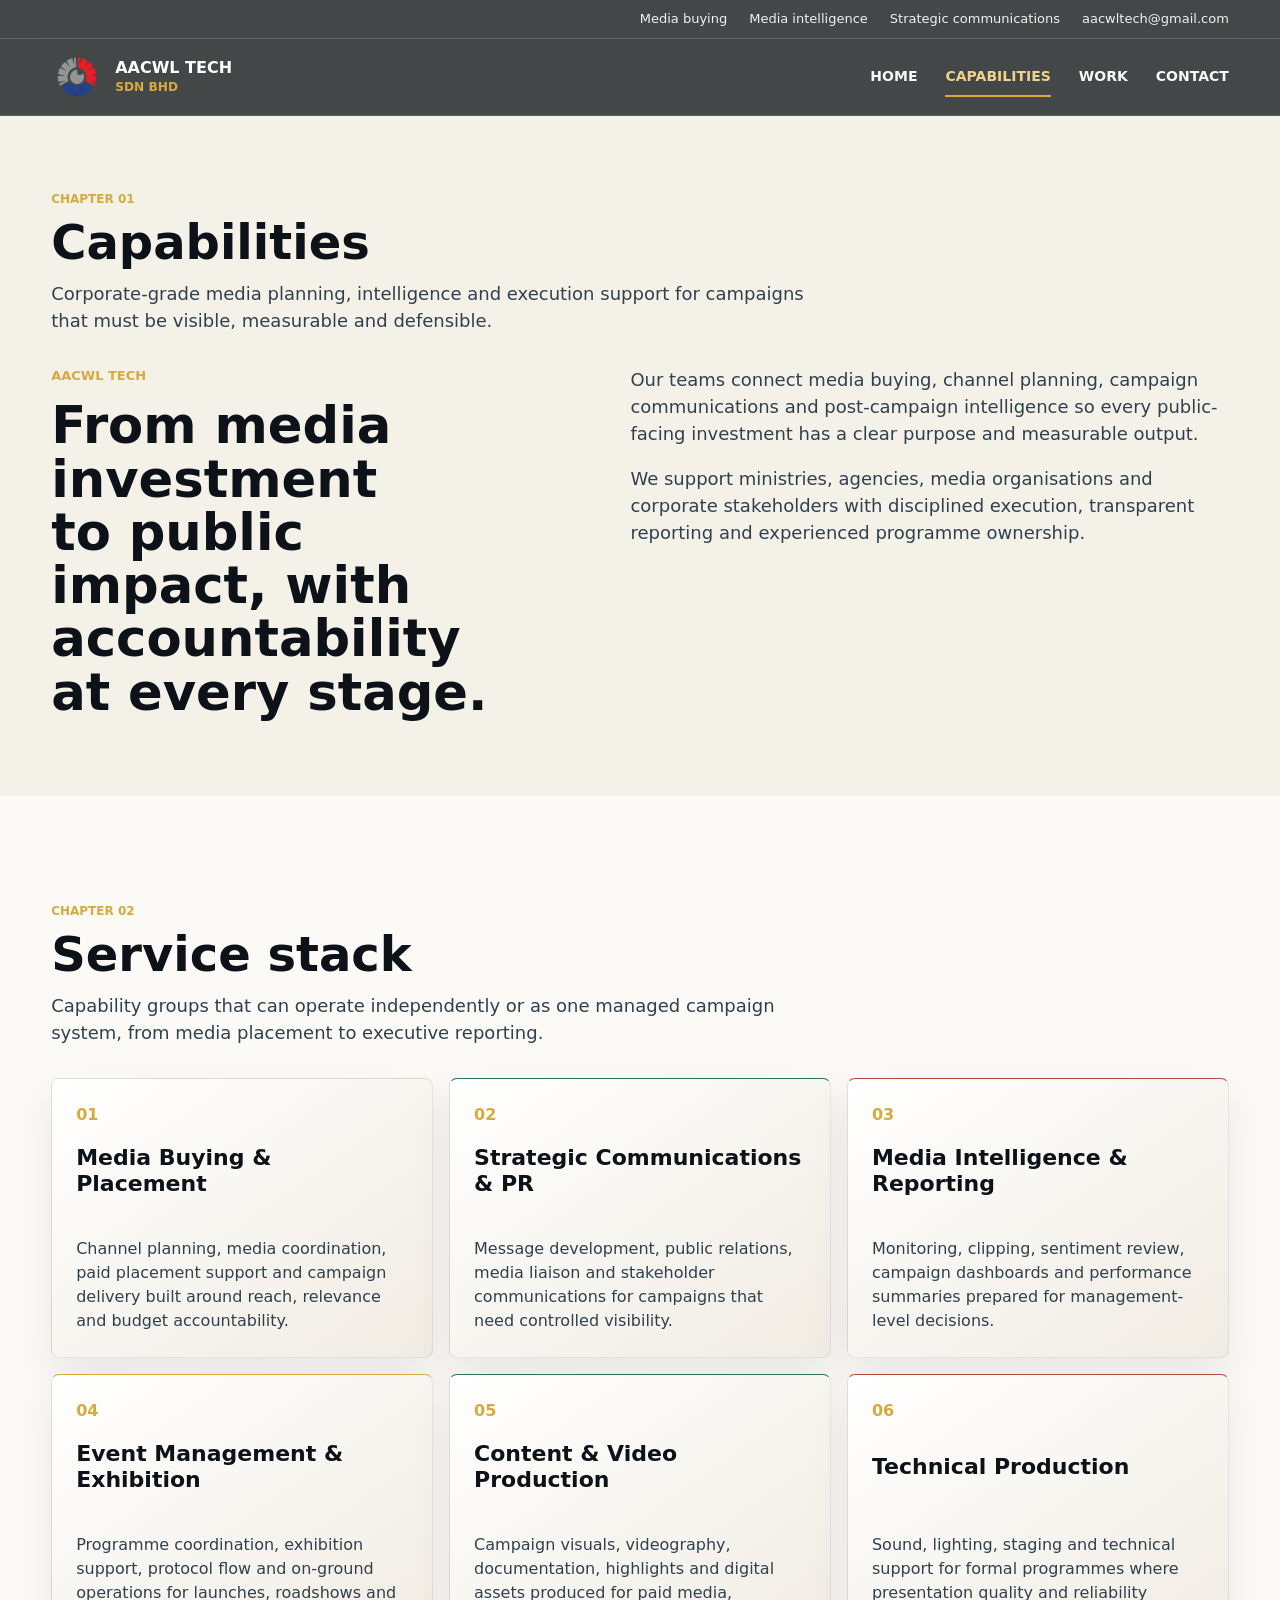
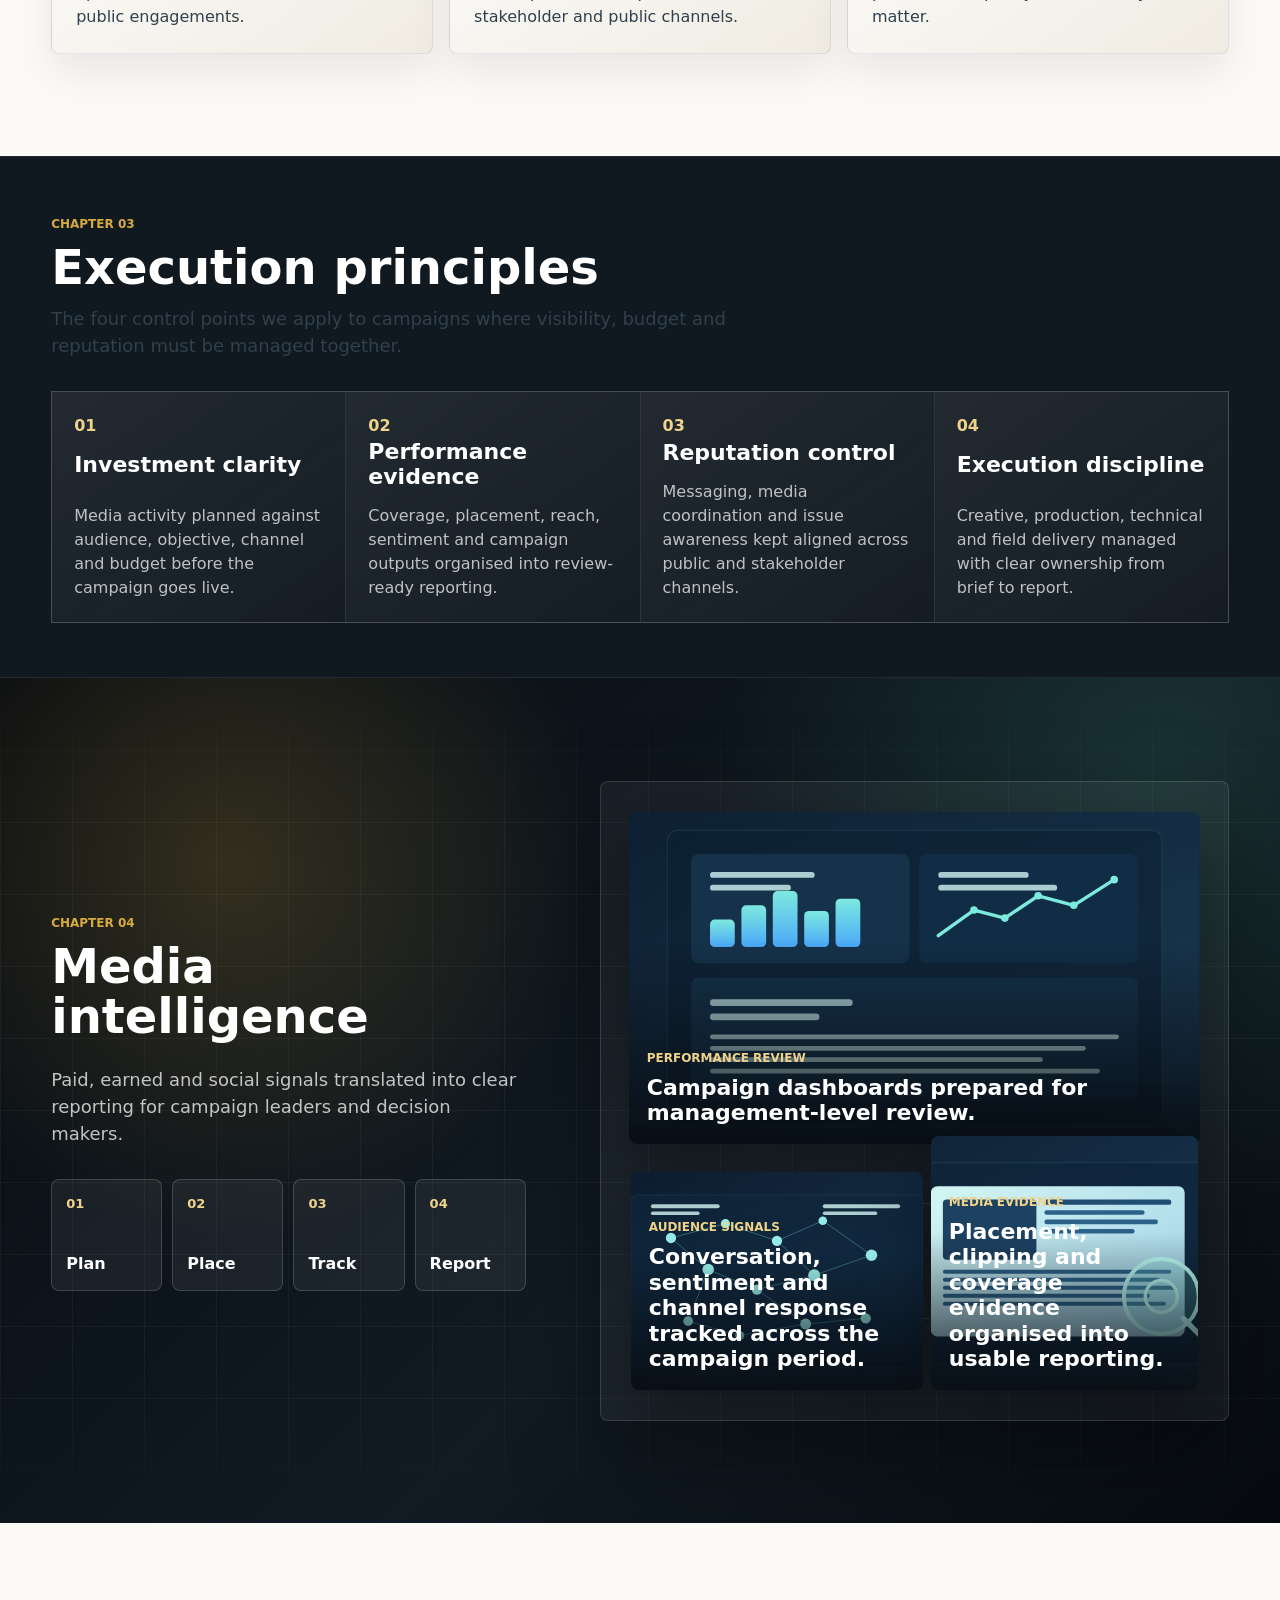
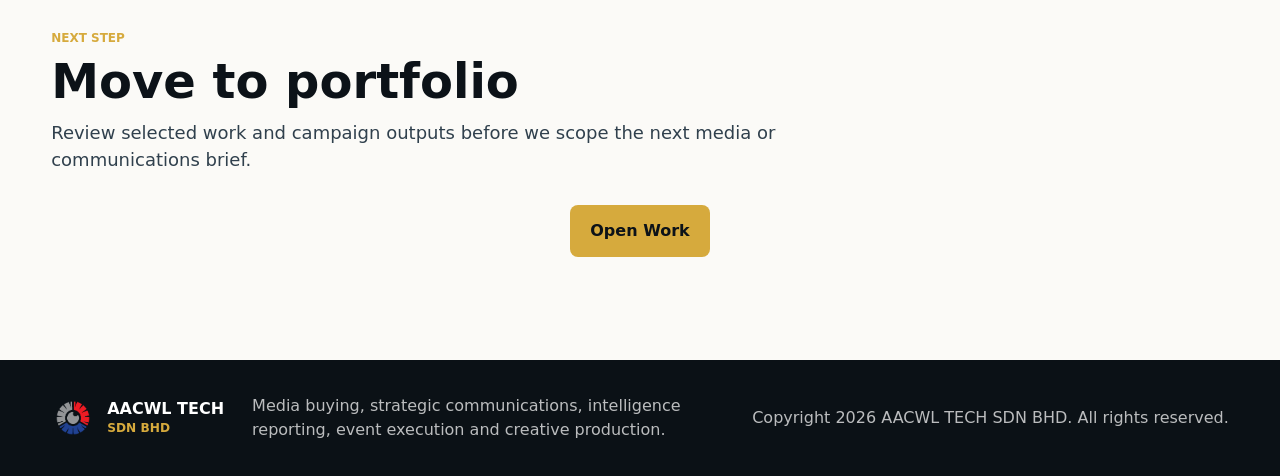
==== capabilities.html @ ff66e3c8 "Refocus capabilities on media buying and reporting" ====
<!doctype html>
<html lang="en">
  <head>
    <meta charset="utf-8">
    <meta name="viewport" content="width=device-width, initial-scale=1">
    <meta name="description" content="AACWL TECH capabilities across media buying, strategic communications, media intelligence, campaign production and event execution.">
    <meta name="theme-color" content="#101820">
    <title>AACWL TECH SDN BHD | Capabilities</title>
    <link rel="icon" href="assets/logo.png">
    <link rel="stylesheet" href="styles.css">
    <script defer src="script.js"></script>
  </head>
  <body>
    <a class="skip-link" href="#main">Skip to content</a>

    <header class="site-header" data-header>
      <div class="topbar">
        <span>Media buying</span>
        <span>Media intelligence</span>
        <span>Strategic communications</span>
        <a href="mailto:aacwltech@gmail.com">aacwltech@gmail.com</a>
      </div>

      <nav class="navbar" aria-label="Main navigation">
        <a class="brand" href="index.html" aria-label="AACWL TECH home">
          <img decoding="async" src="assets/logo.png" alt="AACWL TECH logo">
          <span>AACWL TECH <small>SDN BHD</small></span>
        </a>

        <button class="menu-toggle" type="button" aria-expanded="false" aria-controls="site-menu" data-menu-toggle>
          <span></span>
          <span></span>
          <span></span>
          <b>Menu</b>
        </button>

        <div class="nav-links" id="site-menu" data-menu>
          <a href="index.html">Home</a>
          <a href="capabilities.html" aria-current="page">Capabilities</a>
          <a href="work.html">Work</a>
          <a href="index.html#contact">Contact</a>
        </div>
      </nav>
    </header>

    <main id="main">
      <section class="section about-section page-intro">
        <div class="section-inner">
          <div class="chapter-intro">
            <span>Chapter 01</span>
            <h2>Capabilities</h2>
            <p>Corporate-grade media planning, intelligence and execution support for campaigns that must be visible, measurable and defensible.</p>
          </div>
          <div class="split">
            <div>
              <p class="eyebrow">AACWL TECH</p>
              <h2>From media investment to public impact, with accountability at every stage.</h2>
            </div>
            <div class="body-copy">
              <p>Our teams connect media buying, channel planning, campaign communications and post-campaign intelligence so every public-facing investment has a clear purpose and measurable output.</p>
              <p>We support ministries, agencies, media organisations and corporate stakeholders with disciplined execution, transparent reporting and experienced programme ownership.</p>
            </div>
          </div>
        </div>
      </section>

      <section class="section services-section" id="services">
        <div class="section-inner">
          <div class="chapter-intro">
            <span>Chapter 02</span>
            <h2>Service stack</h2>
            <p>Capability groups that can operate independently or as one managed campaign system, from media placement to executive reporting.</p>
          </div>
          <div class="service-grid">
            <article class="service-card">
              <span class="service-index">01</span>
              <h3>Media Buying & Placement</h3>
              <p>Channel planning, media coordination, paid placement support and campaign delivery built around reach, relevance and budget accountability.</p>
            </article>
            <article class="service-card">
              <span class="service-index">02</span>
              <h3>Strategic Communications & PR</h3>
              <p>Message development, public relations, media liaison and stakeholder communications for campaigns that need controlled visibility.</p>
            </article>
            <article class="service-card">
              <span class="service-index">03</span>
              <h3>Media Intelligence & Reporting</h3>
              <p>Monitoring, clipping, sentiment review, campaign dashboards and performance summaries prepared for management-level decisions.</p>
            </article>
            <article class="service-card">
              <span class="service-index">04</span>
              <h3>Event Management & Exhibition</h3>
              <p>Programme coordination, exhibition support, protocol flow and on-ground operations for launches, roadshows and public engagements.</p>
            </article>
            <article class="service-card">
              <span class="service-index">05</span>
              <h3>Content & Video Production</h3>
              <p>Campaign visuals, videography, documentation, highlights and digital assets produced for paid media, stakeholder and public channels.</p>
            </article>
            <article class="service-card">
              <span class="service-index">06</span>
              <h3>Technical Production</h3>
              <p>Sound, lighting, staging and technical support for formal programmes where presentation quality and reliability matter.</p>
            </article>
          </div>
        </div>
      </section>

      <section class="expertise-band" aria-label="Strategic expertise">
        <div class="section-inner">
          <div class="chapter-intro">
            <span>Chapter 03</span>
            <h2>Execution principles</h2>
            <p>The four control points we apply to campaigns where visibility, budget and reputation must be managed together.</p>
          </div>
          <div class="expertise-grid">
            <article>
              <span>01</span>
              <h3>Investment clarity</h3>
              <p>Media activity planned against audience, objective, channel and budget before the campaign goes live.</p>
            </article>
            <article>
              <span>02</span>
              <h3>Performance evidence</h3>
              <p>Coverage, placement, reach, sentiment and campaign outputs organised into review-ready reporting.</p>
            </article>
            <article>
              <span>03</span>
              <h3>Reputation control</h3>
              <p>Messaging, media coordination and issue awareness kept aligned across public and stakeholder channels.</p>
            </article>
            <article>
              <span>04</span>
              <h3>Execution discipline</h3>
              <p>Creative, production, technical and field delivery managed with clear ownership from brief to report.</p>
            </article>
          </div>
        </div>
      </section>

      <section class="section intelligence-section" id="media-intelligence" aria-labelledby="intelligence-title">
        <div class="section-inner intelligence-layout">
          <div class="intelligence-copy">
            <div class="chapter-intro chapter-intro-light">
              <span>Chapter 04</span>
              <h2 id="intelligence-title">Media intelligence</h2>
              <p>Paid, earned and social signals translated into clear reporting for campaign leaders and decision makers.</p>
            </div>
            <div class="intelligence-flow" aria-label="Media intelligence process">
              <div><strong>01</strong><span>Plan</span></div>
              <div><strong>02</strong><span>Place</span></div>
              <div><strong>03</strong><span>Track</span></div>
              <div><strong>04</strong><span>Report</span></div>
            </div>
          </div>

          <div class="command-centre" aria-label="Media intelligence dashboard visuals">
            <div class="signal-grid" aria-hidden="true">
              <span></span><span></span><span></span><span></span>
            </div>
            <article class="dashboard-card main">
              <img loading="lazy" decoding="async" src="assets/generated/intelligence-coverage-analysis.svg" alt="Coverage analysis dashboard illustration">
              <div>
                <p>Performance Review</p>
                <h3>Campaign dashboards prepared for management-level review.</h3>
              </div>
            </article>
            <article class="dashboard-card">
              <img loading="lazy" decoding="async" src="assets/generated/intelligence-social-listening.svg" alt="Social listening network illustration">
              <div>
                <p>Audience Signals</p>
                <h3>Conversation, sentiment and channel response tracked across the campaign period.</h3>
              </div>
            </article>
            <article class="dashboard-card">
              <img loading="lazy" decoding="async" src="assets/generated/intelligence-press-monitoring.svg" alt="Press monitoring illustration">
              <div>
                <p>Media Evidence</p>
                <h3>Placement, clipping and coverage evidence organised into usable reporting.</h3>
              </div>
            </article>
          </div>
        </div>
      </section>

      <section class="section contact-section">
        <div class="section-inner">
          <div class="chapter-intro">
            <span>Next step</span>
            <h2>Move to portfolio</h2>
            <p>Review selected work and campaign outputs before we scope the next media or communications brief.</p>
          </div>
          <div class="work-actions">
            <a class="button primary" href="work.html">Open Work</a>
          </div>
        </div>
      </section>
    </main>

    <footer class="site-footer">
      <div class="section-inner footer-grid">
        <a class="brand footer-brand" href="index.html">
          <img loading="lazy" decoding="async" src="assets/logo.png" alt="">
          <span>AACWL TECH <small>SDN BHD</small></span>
        </a>
        <p>Media buying, strategic communications, intelligence reporting, event execution and creative production.</p>
        <p class="copyright">Copyright 2026 AACWL TECH SDN BHD. All rights reserved.</p>
      </div>
    </footer>
  </body>
</html>
---- styles.css ----
:root {
  --ink: #0c1218;
  --ink-soft: #30404d;
  --paper: #f4f1e9;
  --white: #ffffff;
  --line: #d5cdbd;
  --gold: #d6aa3d;
  --gold-soft: #f0d38a;
  --green: #2f6f5e;
  --red: #b44a3c;
  --steel: #dce5e8;
  --night: #070b10;
  --panel: #111a22;
  --shadow: 0 28px 80px rgba(7, 11, 16, 0.24);
  --radius: 8px;
}

* {
  box-sizing: border-box;
}

html {
  scroll-behavior: smooth;
}

[id] {
  scroll-margin-top: 128px;
}

body {
  margin: 0;
  color: var(--ink);
  background: var(--night);
  font-family: Inter, ui-sans-serif, system-ui, -apple-system, BlinkMacSystemFont, "Segoe UI", sans-serif;
  line-height: 1.5;
}

.site-header,
main,
.site-footer {
  transition: opacity 200ms ease, transform 200ms ease;
}

body.is-page-entering .site-header,
body.is-page-entering main,
body.is-page-entering .site-footer,
body.is-page-leaving .site-header,
body.is-page-leaving main,
body.is-page-leaving .site-footer {
  opacity: 0;
  transform: translateY(8px);
}

img {
  display: block;
  max-width: 100%;
}

a {
  color: inherit;
  text-decoration: none;
}

button,
input,
textarea {
  font: inherit;
}

.skip-link {
  position: fixed;
  top: 12px;
  left: 12px;
  z-index: 100;
  transform: translateY(-140%);
  background: var(--ink);
  color: var(--white);
  padding: 10px 14px;
  border-radius: var(--radius);
}

.skip-link:focus {
  transform: translateY(0);
}

.site-header {
  position: fixed;
  inset: 0 0 auto;
  z-index: 20;
  color: var(--white);
  background: rgba(7, 11, 16, 0.74);
  border-bottom: 1px solid rgba(255, 255, 255, 0.12);
  backdrop-filter: blur(18px);
  transition: background 180ms ease, box-shadow 180ms ease, border-color 180ms ease;
}

.site-header.is-scrolled,
.site-header.is-open {
  background: rgba(7, 11, 16, 0.92);
  box-shadow: 0 18px 34px rgba(7, 11, 16, 0.24);
}

.topbar {
  display: flex;
  flex-wrap: wrap;
  justify-content: flex-end;
  gap: 22px;
  padding: 9px clamp(18px, 4vw, 52px);
  border-bottom: 1px solid rgba(255, 255, 255, 0.16);
  font-size: 13px;
}

.topbar a,
.topbar span {
  color: rgba(255, 255, 255, 0.92);
}

.navbar {
  min-height: 76px;
  display: flex;
  align-items: center;
  justify-content: space-between;
  gap: 24px;
  padding: 0 clamp(18px, 4vw, 52px);
}

.brand {
  display: inline-flex;
  align-items: center;
  gap: 12px;
  font-weight: 800;
  line-height: 1;
  letter-spacing: 0;
}

.brand img {
  width: 52px;
  height: 52px;
  object-fit: contain;
}

.brand small {
  display: block;
  margin-top: 5px;
  color: var(--gold);
  font-size: 0.76em;
  letter-spacing: 0;
}

.nav-links {
  display: flex;
  align-items: center;
  gap: 28px;
  font-size: 14px;
  font-weight: 700;
  text-transform: uppercase;
}

.nav-links a {
  position: relative;
  color: rgba(255, 255, 255, 0.96);
}

.nav-links a:hover,
.nav-links a:focus {
  color: var(--gold);
}

.nav-links a[aria-current="page"] {
  color: var(--gold-soft);
}

.nav-links a[aria-current="page"]::after {
  content: "";
  position: absolute;
  left: 0;
  right: 0;
  bottom: -10px;
  height: 2px;
  background: var(--gold);
}

.menu-toggle {
  display: none;
  align-items: center;
  gap: 6px;
  border: 1px solid rgba(255, 255, 255, 0.34);
  background: rgba(255, 255, 255, 0.06);
  color: var(--white);
  padding: 10px 12px;
  border-radius: var(--radius);
  cursor: pointer;
}

.menu-toggle span {
  display: block;
  width: 16px;
  height: 2px;
  background: currentColor;
}

.menu-toggle b {
  margin-left: 4px;
  font-size: 13px;
}

.hero {
  position: relative;
  min-height: 100svh;
  display: grid;
  align-content: center;
  overflow: hidden;
  color: var(--white);
  padding: 150px clamp(18px, 4vw, 52px) 74px;
}

.hero-stage,
.hero-scene,
.hero-overlay {
  position: absolute;
  inset: 0;
}

.hero-stage {
  overflow: hidden;
  background: var(--night);
}

.hero-scene {
  width: 100%;
  height: 100%;
  object-fit: cover;
  opacity: 0;
  transform: scale(1.05) translate3d(0, 0, 0);
  filter: saturate(1) contrast(1.1) brightness(0.84);
  animation: heroScene 28s infinite;
  will-change: opacity, transform;
}

.hero-scene:nth-child(2) {
  animation-delay: 7s;
}

.hero-scene:nth-child(3) {
  animation-delay: 14s;
}

.hero-scene:nth-child(4) {
  animation-delay: 21s;
}

.hero-overlay {
  background:
    linear-gradient(90deg, rgba(7, 11, 16, 0.96) 0%, rgba(7, 11, 16, 0.78) 45%, rgba(7, 11, 16, 0.26) 100%),
    linear-gradient(0deg, rgba(7, 11, 16, 0.96) 0%, rgba(7, 11, 16, 0.1) 48%, rgba(7, 11, 16, 0.58) 100%),
    repeating-linear-gradient(90deg, rgba(255, 255, 255, 0.035) 0 1px, transparent 1px 120px);
}

.hero::after {
  content: "";
  position: absolute;
  inset: 0;
  pointer-events: none;
  background: linear-gradient(105deg, transparent 0 30%, rgba(255, 255, 255, 0.11) 43%, transparent 56% 100%);
  opacity: 0.28;
  transform: translateX(-70%);
  animation: lightSweep 9s ease-in-out infinite;
}

.hero-content {
  position: relative;
  z-index: 2;
  width: min(880px, 100%);
}

.eyebrow {
  margin: 0 0 14px;
  color: var(--gold);
  font-size: 13px;
  font-weight: 800;
  letter-spacing: 0;
  text-transform: uppercase;
}

h1,
h2,
h3,
p {
  margin-top: 0;
}

h1,
h2 {
  text-wrap: balance;
}

h1 {
  margin-bottom: 22px;
  font-size: clamp(56px, 9vw, 118px);
  line-height: 0.9;
  letter-spacing: 0;
}

h2 {
  margin-bottom: 0;
  font-size: clamp(30px, 4vw, 54px);
  line-height: 1.04;
  letter-spacing: 0;
}

h3 {
  font-size: 22px;
  line-height: 1.16;
  letter-spacing: 0;
}

.hero-copy {
  width: min(760px, 100%);
  margin-bottom: 30px;
  color: rgba(255, 255, 255, 0.82);
  font-size: clamp(18px, 2vw, 23px);
}

.hero-proof {
  display: flex;
  flex-wrap: wrap;
  gap: 10px;
  margin-bottom: 28px;
}

.hero-proof span {
  border: 1px solid rgba(255, 255, 255, 0.22);
  border-radius: 999px;
  background: rgba(255, 255, 255, 0.08);
  color: rgba(255, 255, 255, 0.82);
  padding: 8px 12px;
  font-size: 13px;
  font-weight: 800;
}

.hero-actions {
  display: flex;
  flex-wrap: wrap;
  gap: 12px;
}

.button {
  display: inline-flex;
  min-height: 48px;
  align-items: center;
  justify-content: center;
  border: 1px solid transparent;
  border-radius: var(--radius);
  padding: 13px 19px;
  font-weight: 800;
  cursor: pointer;
  transition: transform 160ms ease, background 160ms ease, color 160ms ease;
}

.button:hover,
.button:focus {
  transform: translateY(-1px);
}

.button.primary {
  background: var(--gold);
  color: var(--ink);
}

.button.secondary {
  border-color: rgba(255, 255, 255, 0.36);
  color: var(--white);
  background: rgba(255, 255, 255, 0.08);
}

.section,
.intro-band {
  padding: clamp(66px, 8vw, 120px) clamp(18px, 4vw, 52px);
}

.section-inner {
  width: min(1180px, 100%);
  margin: 0 auto;
}

.page-intro {
  padding-top: clamp(130px, 18vw, 186px);
}

.chapter-intro {
  width: min(760px, 100%);
  margin: 0 0 32px;
}

.chapter-intro span {
  color: var(--gold);
  font-size: 12px;
  font-weight: 900;
  text-transform: uppercase;
}

.chapter-intro h2 {
  margin: 8px 0 12px;
  font-size: clamp(30px, 4vw, 48px);
}

.chapter-intro p {
  margin: 0;
  color: var(--ink-soft);
  font-size: 18px;
}

.chapter-intro-light p {
  color: rgba(255, 255, 255, 0.76);
}

.intro-band {
  background: linear-gradient(90deg, #070b10, #101a21);
  color: var(--white);
  padding-top: 34px;
  padding-bottom: 34px;
  border-top: 1px solid rgba(255, 255, 255, 0.1);
  border-bottom: 1px solid rgba(255, 255, 255, 0.1);
}

.intro-grid {
  display: grid;
  grid-template-columns: minmax(0, 1fr) auto;
  align-items: center;
  gap: 28px;
}

.intro-grid p {
  margin-bottom: 0;
  color: rgba(255, 255, 255, 0.82);
  font-size: clamp(18px, 2vw, 24px);
}

.intro-grid a {
  color: var(--gold);
  font-weight: 900;
}

.split,
.trust-grid,
.contact-grid {
  display: grid;
  grid-template-columns: minmax(0, 0.9fr) minmax(0, 1.1fr);
  gap: clamp(36px, 7vw, 90px);
  align-items: start;
}

.body-copy p {
  color: var(--ink-soft);
  font-size: 18px;
}

.body-copy p:last-child {
  margin-bottom: 0;
}

.about-section {
  padding-bottom: clamp(46px, 6vw, 82px);
  background: var(--paper);
}

.value-grid {
  display: grid;
  grid-template-columns: repeat(3, 1fr);
  gap: 16px;
  margin-top: clamp(34px, 5vw, 64px);
}

.value-grid article {
  min-height: 230px;
  display: flex;
  flex-direction: column;
  justify-content: space-between;
  border: 1px solid rgba(12, 18, 24, 0.1);
  border-radius: var(--radius);
  background: linear-gradient(145deg, #ffffff, #eee9df);
  padding: 24px;
  box-shadow: 0 18px 40px rgba(12, 18, 24, 0.08);
}

.value-grid span,
.work-list span {
  color: var(--gold);
  font-weight: 900;
}

.value-grid p {
  margin-bottom: 0;
  color: var(--ink-soft);
}

.services-section,
.contact-section {
  background: #fbfaf7;
}

.expertise-band {
  padding: clamp(28px, 5vw, 54px) clamp(18px, 4vw, 52px);
  background: #101820;
  color: var(--white);
  border-top: 1px solid rgba(255, 255, 255, 0.08);
  border-bottom: 1px solid rgba(255, 255, 255, 0.08);
}

.expertise-grid {
  display: grid;
  grid-template-columns: repeat(4, 1fr);
  gap: 1px;
  background: rgba(255, 255, 255, 0.12);
  border: 1px solid rgba(255, 255, 255, 0.12);
}

.expertise-grid article {
  min-height: 230px;
  display: flex;
  flex-direction: column;
  justify-content: space-between;
  background:
    linear-gradient(145deg, rgba(255, 255, 255, 0.08), rgba(255, 255, 255, 0.02)),
    #101820;
  padding: 22px;
}

.expertise-grid span {
  color: var(--gold-soft);
  font-weight: 900;
}

.expertise-grid h3 {
  margin-bottom: 14px;
}

.expertise-grid p {
  margin-bottom: 0;
  color: rgba(255, 255, 255, 0.72);
}

.section-heading {
  width: min(740px, 100%);
  margin-bottom: 34px;
}

.section-heading.compact {
  margin-bottom: 28px;
}

.service-grid {
  display: grid;
  grid-template-columns: repeat(3, 1fr);
  gap: 16px;
}

.service-grid-preview {
  grid-template-columns: repeat(3, 1fr);
}

.service-card {
  min-height: 280px;
  display: flex;
  flex-direction: column;
  justify-content: space-between;
  background: linear-gradient(145deg, #ffffff, #f0ece3);
  border: 1px solid rgba(12, 18, 24, 0.1);
  border-radius: var(--radius);
  padding: 24px;
  box-shadow: 0 18px 42px rgba(12, 18, 24, 0.08);
  transition: transform 180ms ease, box-shadow 180ms ease;
}

.service-card:hover {
  transform: translateY(-4px);
  box-shadow: 0 26px 56px rgba(12, 18, 24, 0.14);
}

.service-card:nth-child(2) {
  border-top-color: var(--green);
}

.service-card:nth-child(3) {
  border-top-color: var(--red);
}

.service-card:nth-child(4) {
  border-top-color: var(--gold);
}

.service-card:nth-child(5) {
  border-top-color: var(--green);
}

.service-card:nth-child(6) {
  border-top-color: var(--red);
}

.service-index {
  color: var(--gold);
  font-weight: 900;
}

.service-card p {
  margin-bottom: 0;
  color: var(--ink-soft);
}

.intelligence-section {
  position: relative;
  overflow: hidden;
  background:
    radial-gradient(circle at 18% 22%, rgba(214, 170, 61, 0.2), transparent 30%),
    radial-gradient(circle at 90% 12%, rgba(47, 111, 94, 0.28), transparent 32%),
    linear-gradient(135deg, #070b10, #111b23 58%, #070b10);
  color: var(--white);
}

.intelligence-section::before {
  content: "";
  position: absolute;
  inset: 0;
  background-image:
    linear-gradient(rgba(255, 255, 255, 0.045) 1px, transparent 1px),
    linear-gradient(90deg, rgba(255, 255, 255, 0.045) 1px, transparent 1px);
  background-size: 72px 72px;
  mask-image: linear-gradient(180deg, transparent, #000 18%, #000 82%, transparent);
  pointer-events: none;
}

.intelligence-layout {
  position: relative;
  z-index: 1;
  display: grid;
  grid-template-columns: minmax(0, 0.86fr) minmax(0, 1.14fr);
  gap: clamp(34px, 6vw, 74px);
  align-items: center;
}

.intelligence-copy p:not(.eyebrow) {
  width: min(620px, 100%);
  margin-top: 24px;
  color: rgba(255, 255, 255, 0.74);
  font-size: 18px;
}

.intelligence-flow {
  display: grid;
  grid-template-columns: repeat(4, 1fr);
  gap: 10px;
  margin-top: 32px;
}

.intelligence-flow div {
  min-height: 112px;
  display: flex;
  flex-direction: column;
  justify-content: space-between;
  border: 1px solid rgba(255, 255, 255, 0.16);
  border-radius: var(--radius);
  background: rgba(255, 255, 255, 0.06);
  padding: 14px;
}

.intelligence-flow strong {
  color: var(--gold-soft);
  font-size: 13px;
}

.intelligence-flow span {
  color: var(--white);
  font-weight: 900;
}

.command-centre {
  min-height: 640px;
  position: relative;
  border: 1px solid rgba(255, 255, 255, 0.12);
  border-radius: var(--radius);
  background: rgba(255, 255, 255, 0.05);
  box-shadow: 0 34px 90px rgba(0, 0, 0, 0.34);
  overflow: hidden;
  padding: clamp(18px, 3vw, 30px);
}

.command-centre::after {
  content: "";
  position: absolute;
  inset: 0;
  pointer-events: none;
  border-radius: inherit;
  background: linear-gradient(110deg, transparent 0 30%, rgba(255,255,255,0.11) 43%, transparent 58% 100%);
  transform: translateX(-80%);
  animation: lightSweep 8s ease-in-out infinite;
}

.signal-grid {
  position: absolute;
  inset: 0;
  opacity: 0.28;
  pointer-events: none;
}

.signal-grid span {
  position: absolute;
  left: 0;
  right: 0;
  height: 1px;
  background: linear-gradient(90deg, transparent, rgba(214, 170, 61, 0.65), transparent);
  animation: scanLine 5s linear infinite;
}

.signal-grid span:nth-child(1) { top: 18%; }
.signal-grid span:nth-child(2) { top: 42%; animation-delay: 1.3s; }
.signal-grid span:nth-child(3) { top: 66%; animation-delay: 2.6s; }
.signal-grid span:nth-child(4) { top: 84%; animation-delay: 3.8s; }

.dashboard-card {
  position: absolute;
  overflow: hidden;
  border-radius: var(--radius);
  background: #101820;
  color: var(--white);
  box-shadow: 0 24px 70px rgba(0, 0, 0, 0.38);
}

.dashboard-card.main {
  inset: 30px 28px auto 28px;
  height: 332px;
}

.dashboard-card:not(.main):nth-of-type(2) {
  left: 30px;
  bottom: 30px;
  width: calc(52% - 34px);
  height: 218px;
}

.dashboard-card:not(.main):nth-of-type(3) {
  right: 30px;
  bottom: 30px;
  width: calc(48% - 34px);
  height: 254px;
}

.dashboard-card img {
  width: 100%;
  height: 100%;
  object-fit: cover;
  filter: saturate(0.9) contrast(1.04);
}

.dashboard-card::after {
  content: "";
  position: absolute;
  inset: 38% 0 0;
  background: linear-gradient(0deg, rgba(7, 11, 16, 0.9), transparent);
}

.dashboard-card div {
  position: absolute;
  inset: auto 0 0;
  z-index: 1;
  padding: 18px;
}

.dashboard-card p {
  margin-bottom: 8px;
  color: var(--gold-soft);
  font-size: 12px;
  font-weight: 900;
  text-transform: uppercase;
}

.dashboard-card h3 {
  width: min(460px, 100%);
  margin-bottom: 0;
  font-size: 22px;
}

.project-section {
  background: linear-gradient(180deg, #dce5e8, #f1f4f2);
}

.client-section {
  background:
    linear-gradient(180deg, rgba(255,255,255,0.03), transparent 28%),
    var(--night);
  color: var(--white);
}

.logo-grid {
  display: grid;
  grid-template-columns: repeat(6, 1fr);
  gap: 12px;
}

.logo-tile {
  min-height: 126px;
  display: flex;
  align-items: center;
  justify-content: center;
  margin: 0;
  position: relative;
  border: 1px solid rgba(255, 255, 255, 0.12);
  border-radius: var(--radius);
  background: rgba(255, 255, 255, 0.92);
  padding: 16px;
  box-shadow: 0 18px 44px rgba(0, 0, 0, 0.2);
  transition: transform 180ms ease, background 180ms ease;
}

.logo-tile:hover {
  transform: translateY(-3px);
  background: var(--white);
}

.logo-tile img {
  max-width: 100%;
  max-height: 74px;
  object-fit: contain;
}

.logo-tile figcaption {
  position: absolute;
  width: 1px;
  height: 1px;
  overflow: hidden;
  clip: rect(0, 0, 0, 0);
  white-space: nowrap;
}

.project-grid {
  display: grid;
  grid-template-columns: 1.2fr 0.8fr;
  gap: 16px;
}

.project-card {
  min-height: 292px;
  position: relative;
  overflow: hidden;
  border-radius: var(--radius);
  background: var(--ink);
  color: var(--white);
}

.project-card.large {
  grid-row: span 2;
  min-height: 600px;
}

.project-card img {
  width: 100%;
  height: 100%;
  position: absolute;
  inset: 0;
  object-fit: cover;
}

.project-card::after {
  content: "";
  position: absolute;
  inset: 0;
  background: linear-gradient(0deg, rgba(16, 24, 32, 0.84), rgba(16, 24, 32, 0.1) 58%);
}

.project-card > div {
  position: absolute;
  inset: auto 0 0;
  z-index: 1;
  padding: 24px;
}

.project-card p {
  margin-bottom: 8px;
  color: var(--gold);
  font-weight: 900;
  text-transform: uppercase;
  font-size: 13px;
}

.project-card h3 {
  width: min(520px, 100%);
  margin-bottom: 0;
}

.project-card.highlight {
  background: var(--green);
}

.project-card.highlight::after {
  display: none;
}

.project-card.highlight > div {
  position: static;
  min-height: 292px;
  display: flex;
  flex-direction: column;
  justify-content: space-between;
}

.project-card.highlight a {
  color: var(--white);
  font-weight: 900;
  text-decoration: underline;
  text-underline-offset: 5px;
}

.work-gallery {
  display: grid;
  grid-template-columns: repeat(4, 1fr);
  gap: 12px;
  margin-top: 16px;
}

.work-item.is-collapsed {
  display: none;
}

.work-item {
  min-height: 282px;
  margin: 0;
  overflow: hidden;
  position: relative;
  background: var(--ink);
  border-radius: var(--radius);
  box-shadow: 0 12px 30px rgba(16, 24, 32, 0.12);
}

.work-item img {
  width: 100%;
  height: 100%;
  min-height: 282px;
  object-fit: cover;
  transition: transform 220ms ease;
}

.work-item::after {
  content: "";
  position: absolute;
  inset: 42% 0 0;
  background: linear-gradient(0deg, rgba(16, 24, 32, 0.88), rgba(16, 24, 32, 0));
}

.work-item:hover img {
  transform: scale(1.035);
}

.work-item figcaption {
  position: absolute;
  inset: auto 0 0;
  z-index: 1;
  color: var(--white);
  padding: 16px;
  font-weight: 900;
  line-height: 1.18;
}

.work-actions {
  margin-top: 18px;
  display: flex;
  justify-content: center;
}

.contact-methods {
  display: grid;
  gap: 12px;
  margin-top: 28px;
}

.contact-methods a {
  width: fit-content;
  color: var(--green);
  font-weight: 900;
  text-decoration: underline;
  text-underline-offset: 5px;
}

.contact-methods span {
  width: min(440px, 100%);
  color: var(--ink-soft);
  font-weight: 800;
}

.address {
  width: min(560px, 100%);
  margin-top: 26px;
  color: var(--ink-soft);
  font-weight: 700;
}

.contact-form {
  display: grid;
  gap: 16px;
  padding: 28px;
  background: var(--paper);
  border: 1px solid var(--line);
  border-radius: var(--radius);
  box-shadow: var(--shadow);
}

.contact-form label {
  display: grid;
  gap: 8px;
  color: var(--ink-soft);
  font-weight: 800;
}

.contact-form input,
.contact-form textarea {
  width: 100%;
  border: 1px solid var(--line);
  border-radius: var(--radius);
  background: var(--white);
  color: var(--ink);
  padding: 13px 14px;
  outline: none;
}

.contact-form input:focus,
.contact-form textarea:focus {
  border-color: var(--gold);
  box-shadow: 0 0 0 4px rgba(197, 154, 47, 0.14);
}

.contact-form textarea {
  resize: vertical;
}

.contact-form .button {
  width: fit-content;
  border: 0;
}

.form-note {
  min-height: 22px;
  margin: 0;
  color: var(--green);
  font-weight: 800;
}

.site-footer {
  background: #0b1116;
  color: var(--white);
  padding: 34px clamp(18px, 4vw, 52px);
}

.reveal {
  opacity: 0;
  transform: translateY(24px);
  transition: opacity 620ms ease, transform 620ms ease;
}

.reveal.is-visible {
  opacity: 1;
  transform: translateY(0);
}

@keyframes heroScene {
  0% {
    opacity: 0;
    transform: scale(1.08) translateX(0);
  }
  8%,
  25% {
    opacity: 1;
  }
  33% {
    opacity: 0;
    transform: scale(1.15) translateX(-2.5%);
  }
  100% {
    opacity: 0;
    transform: scale(1.08) translateX(0);
  }
}

@keyframes lightSweep {
  0%,
  48% {
    transform: translateX(-80%);
  }
  70%,
  100% {
    transform: translateX(80%);
  }
}

@keyframes scanLine {
  0% {
    transform: translateX(-100%);
  }
  100% {
    transform: translateX(100%);
  }
}

@media (prefers-reduced-motion: reduce) {
  html {
    scroll-behavior: auto;
  }

  .hero-scene,
  .hero::after,
  .command-centre::after,
  .signal-grid span,
  .reveal,
  .site-header,
  main,
  .site-footer {
    animation: none;
    transition: none;
  }

  .hero-scene:first-child {
    opacity: 1;
  }
}

.footer-grid {
  display: grid;
  grid-template-columns: auto minmax(0, 1fr) auto;
  align-items: center;
  gap: 28px;
}

.footer-grid p {
  margin-bottom: 0;
  color: rgba(255, 255, 255, 0.72);
}

.footer-brand img {
  width: 44px;
  height: 44px;
}

.copyright {
  text-align: right;
}

@media (max-width: 980px) {
  .topbar {
    display: none;
  }

  .navbar {
    min-height: 72px;
  }

  .menu-toggle {
    display: inline-flex;
  }

  .menu-toggle span {
    grid-column: 1;
  }

  .nav-links {
    position: absolute;
    inset: 72px 0 auto;
    display: none;
    grid-template-columns: 1fr;
    gap: 0;
    background: rgba(16, 24, 32, 0.98);
    border-top: 1px solid rgba(255, 255, 255, 0.14);
    padding: 10px 18px 18px;
  }

  .nav-links.is-open {
    display: grid;
  }

  .nav-links a {
    padding: 15px 0;
    border-bottom: 1px solid rgba(255, 255, 255, 0.12);
  }

  .hero {
    min-height: 84svh;
    padding-top: 122px;
  }

  .service-grid,
  .expertise-grid,
  .intelligence-layout,
  .project-grid,
  .split,
  .value-grid,
  .logo-grid,
  .work-gallery,
  .trust-grid,
  .contact-grid,
  .footer-grid {
    grid-template-columns: 1fr;
  }

  .service-grid {
    grid-template-columns: repeat(2, 1fr);
  }

  .logo-grid,
  .work-gallery {
    grid-template-columns: repeat(2, 1fr);
  }

  .logo-tile {
    min-height: 104px;
  }

  .project-card.large,
  .project-card {
    min-height: 360px;
  }

  .command-centre {
    min-height: auto;
    display: grid;
    gap: 14px;
  }

  .dashboard-card,
  .dashboard-card.main,
  .dashboard-card:not(.main):nth-of-type(2),
  .dashboard-card:not(.main):nth-of-type(3) {
    position: relative;
    inset: auto;
    width: auto;
    height: 280px;
  }

  .copyright {
    text-align: left;
  }
}

@media (max-width: 640px) {
  .section,
  .intro-band {
    padding-left: 16px;
    padding-right: 16px;
  }

  .brand img {
    width: 44px;
    height: 44px;
  }

  .brand span {
    font-size: 14px;
  }

  .menu-toggle b {
    display: none;
  }

  .hero {
    padding-top: 112px;
    padding-left: 16px;
    padding-right: 16px;
  }

  h1 {
    font-size: 44px;
    line-height: 0.96;
  }

  .hero-copy {
    font-size: 17px;
    line-height: 1.55;
  }

  .hero-actions,
  .button {
    width: 100%;
  }

  .service-grid,
  .intelligence-flow,
  .intro-grid {
    grid-template-columns: 1fr;
  }

  .work-gallery {
    grid-template-columns: 1fr;
  }

  .work-item,
  .work-item img {
    min-height: 240px;
  }

  .project-card.large,
  .project-card {
    min-height: 320px;
  }

  .expertise-grid article {
    min-height: 184px;
  }

  .contact-form {
    padding: 20px;
  }
}
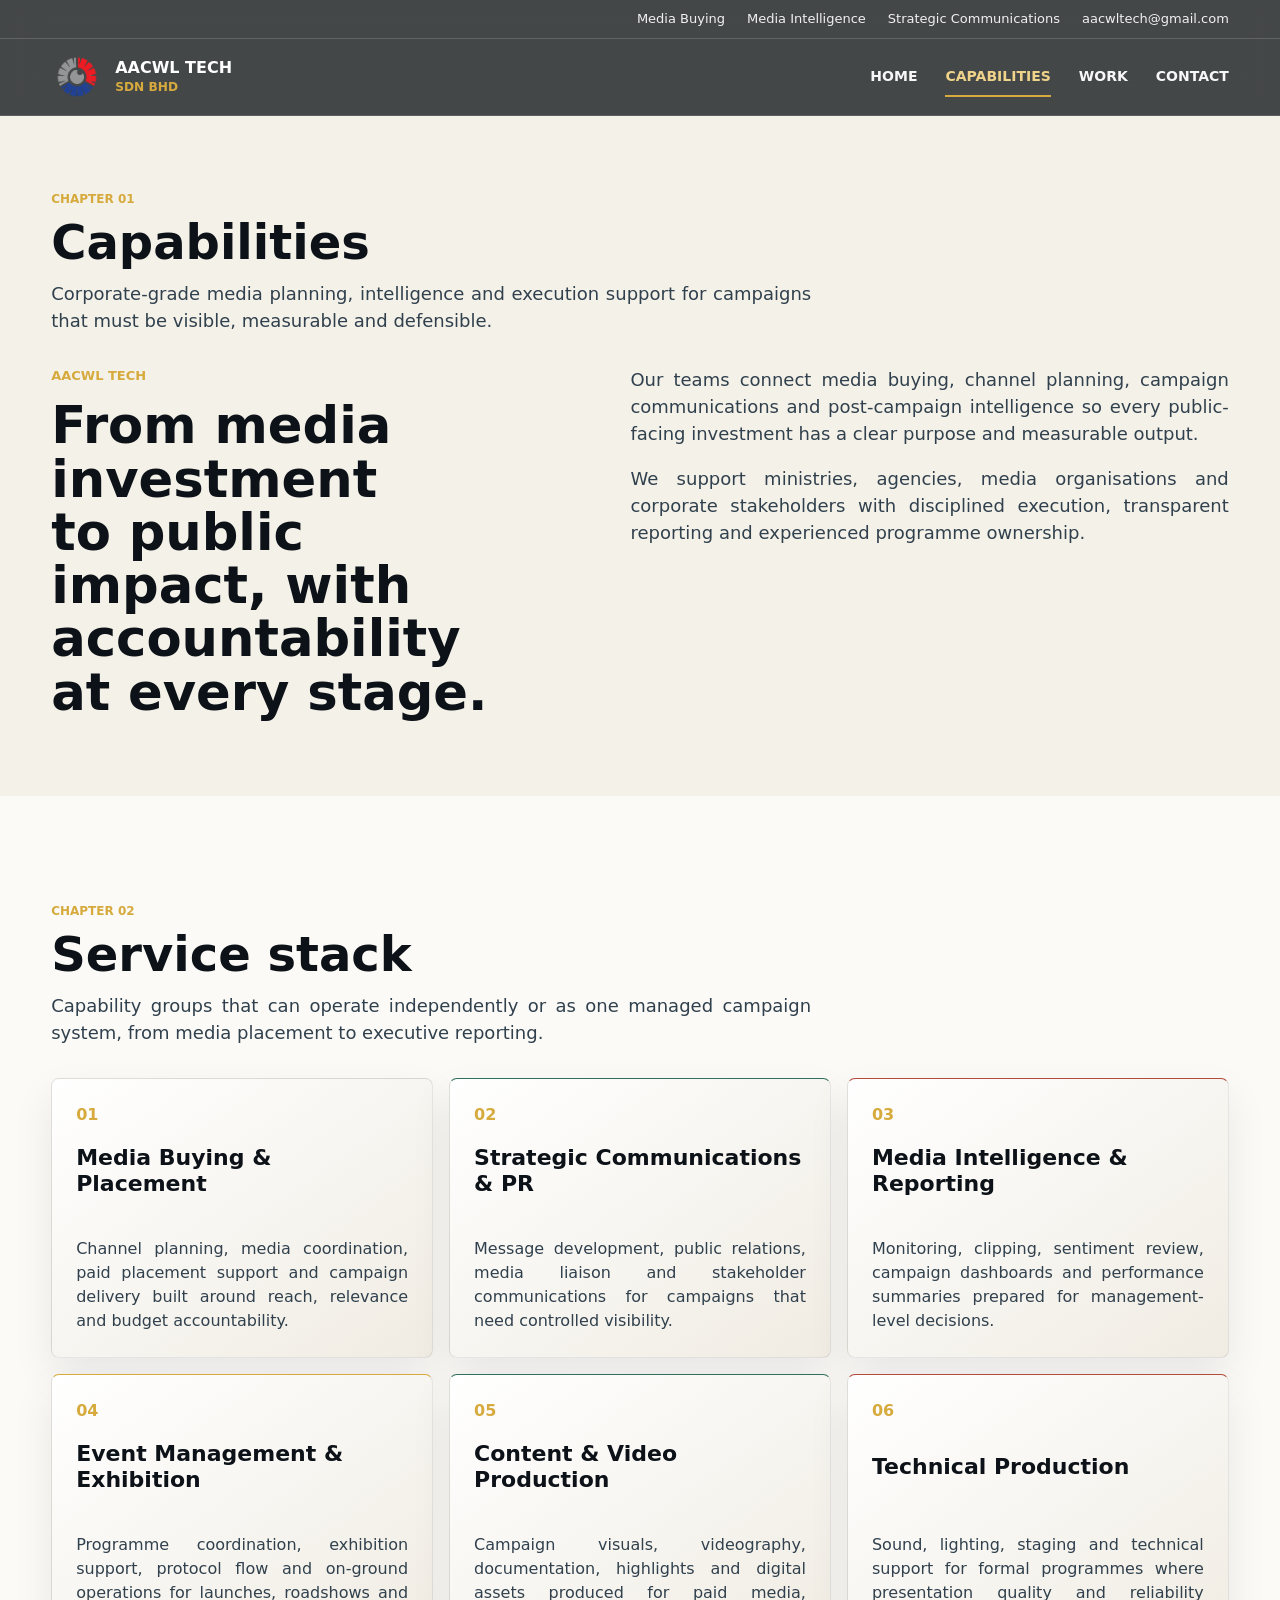
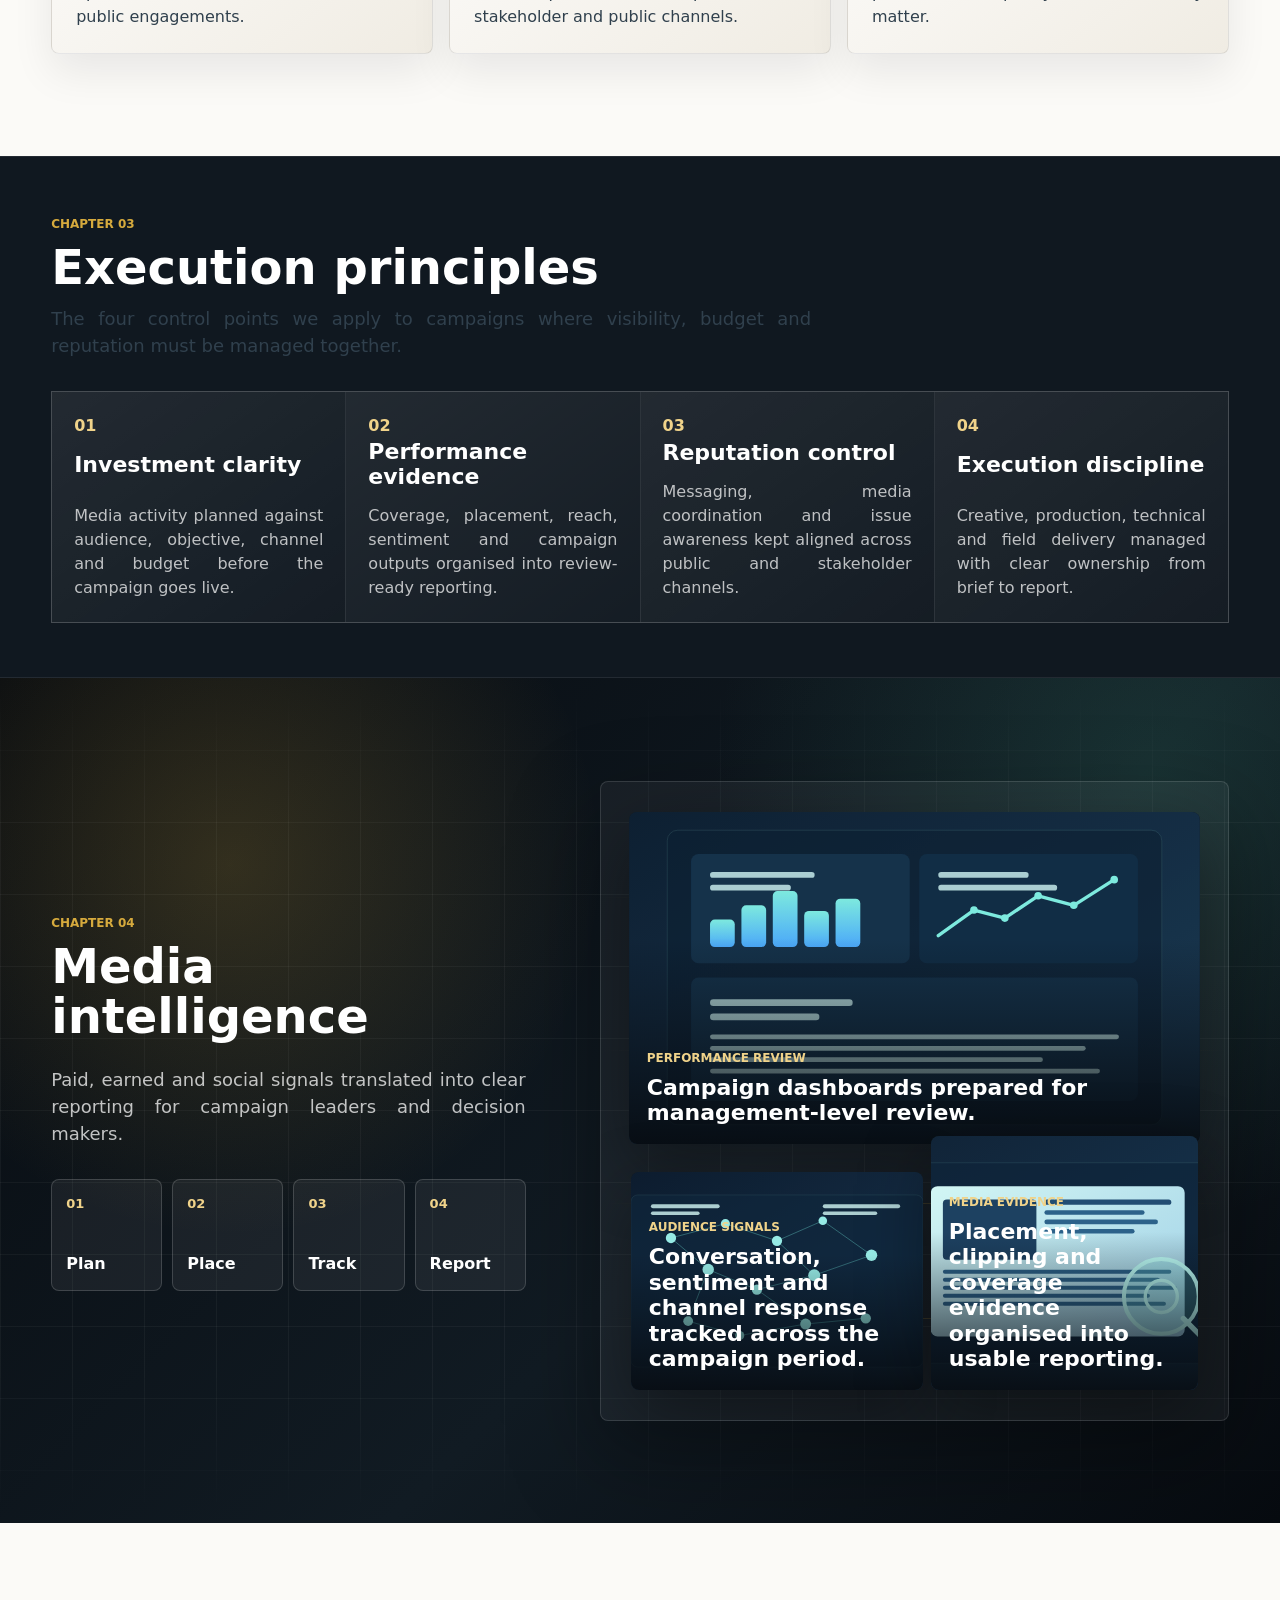
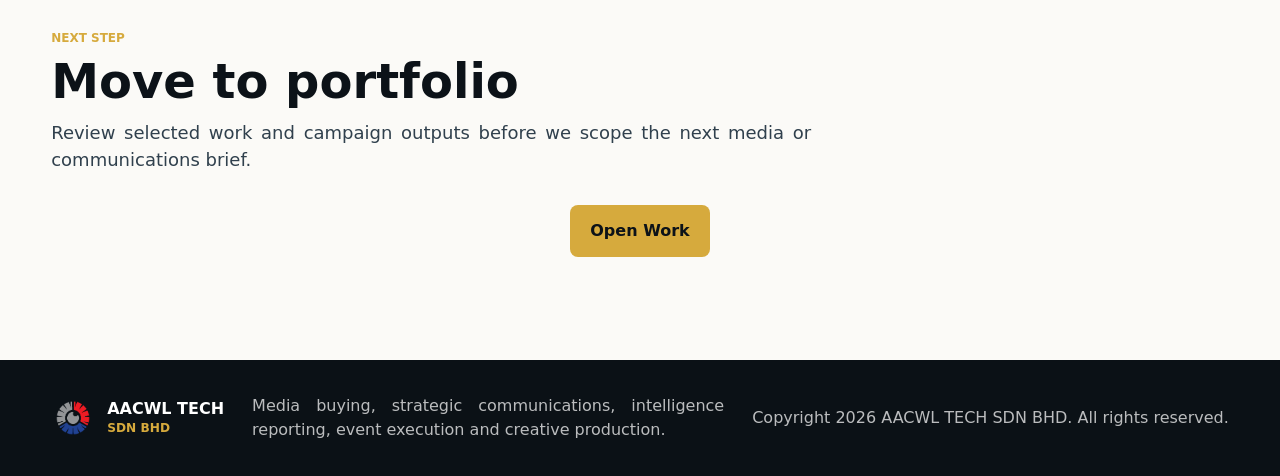
==== commit d649fe29: "Refine contact section and title-case header labels" ====
--- a/capabilities.html
+++ b/capabilities.html
@@ -15,9 +15,9 @@
 
     <header class="site-header" data-header>
       <div class="topbar">
-        <span>Media buying</span>
-        <span>Media intelligence</span>
-        <span>Strategic communications</span>
+        <span>Media Buying</span>
+        <span>Media Intelligence</span>
+        <span>Strategic Communications</span>
         <a href="mailto:aacwltech@gmail.com">aacwltech@gmail.com</a>
       </div>
 
--- a/styles.css
+++ b/styles.css
@@ -314,6 +314,11 @@
   letter-spacing: 0;
 }
 
+p {
+  text-align: justify;
+  text-justify: inter-word;
+}
+
 .hero-copy {
   width: min(760px, 100%);
   margin-bottom: 30px;
@@ -965,81 +970,60 @@
   justify-content: center;
 }
 
-.contact-methods {
+.contact-section .contact-grid {
+  grid-template-columns: 1fr;
+  gap: clamp(34px, 6vw, 72px);
+}
+
+.contact-copy {
+  width: min(1180px, 100%);
+}
+
+.contact-copy .eyebrow {
+  color: var(--gold);
+  letter-spacing: 0.24em;
+}
+
+.contact-copy h2 {
+  width: min(1120px, 100%);
+  margin-bottom: 14px;
+  color: #071425;
+  font-size: clamp(44px, 7vw, 82px);
+  line-height: 0.95;
+  text-transform: uppercase;
+}
+
+.contact-copy p:not(.eyebrow) {
+  width: min(1160px, 100%);
+  margin-bottom: 0;
+  color: #536477;
+  font-size: clamp(20px, 2.4vw, 30px);
+  line-height: 1.6;
+}
+
+.contact-panel {
   display: grid;
-  gap: 12px;
-  margin-top: 28px;
-}
-
-.contact-methods a {
-  width: fit-content;
-  color: var(--green);
+  border: 1px solid rgba(7, 20, 37, 0.95);
+  background: #102f4d;
+  color: var(--white);
+}
+
+.contact-panel a,
+.contact-panel p {
+  margin: 0;
+  padding: clamp(24px, 4vw, 42px);
+  color: rgba(255, 255, 255, 0.92);
+  font-size: clamp(22px, 3vw, 34px);
   font-weight: 900;
-  text-decoration: underline;
-  text-underline-offset: 5px;
-}
-
-.contact-methods span {
-  width: min(440px, 100%);
-  color: var(--ink-soft);
-  font-weight: 800;
-}
-
-.address {
-  width: min(560px, 100%);
-  margin-top: 26px;
-  color: var(--ink-soft);
-  font-weight: 700;
-}
-
-.contact-form {
-  display: grid;
-  gap: 16px;
-  padding: 28px;
-  background: var(--paper);
-  border: 1px solid var(--line);
-  border-radius: var(--radius);
-  box-shadow: var(--shadow);
-}
-
-.contact-form label {
-  display: grid;
-  gap: 8px;
-  color: var(--ink-soft);
-  font-weight: 800;
-}
-
-.contact-form input,
-.contact-form textarea {
-  width: 100%;
-  border: 1px solid var(--line);
-  border-radius: var(--radius);
-  background: var(--white);
-  color: var(--ink);
-  padding: 13px 14px;
-  outline: none;
-}
-
-.contact-form input:focus,
-.contact-form textarea:focus {
-  border-color: var(--gold);
-  box-shadow: 0 0 0 4px rgba(197, 154, 47, 0.14);
-}
-
-.contact-form textarea {
-  resize: vertical;
-}
-
-.contact-form .button {
-  width: fit-content;
-  border: 0;
-}
-
-.form-note {
-  min-height: 22px;
-  margin: 0;
-  color: var(--green);
-  font-weight: 800;
+  line-height: 1.45;
+}
+
+.contact-panel a {
+  background: #163a5d;
+}
+
+.contact-panel p {
+  border-top: 1px solid rgba(7, 20, 37, 0.95);
 }
 
 .site-footer {
@@ -1138,7 +1122,7 @@
 }
 
 .copyright {
-  text-align: right;
+  text-align: justify;
 }
 
 @media (max-width: 980px) {
@@ -1232,7 +1216,7 @@
   }
 
   .copyright {
-    text-align: left;
+    text-align: justify;
   }
 }
 
@@ -1301,7 +1285,8 @@
     min-height: 184px;
   }
 
-  .contact-form {
-    padding: 20px;
-  }
-}
+  .contact-panel a,
+  .contact-panel p {
+    padding: 22px;
+  }
+}
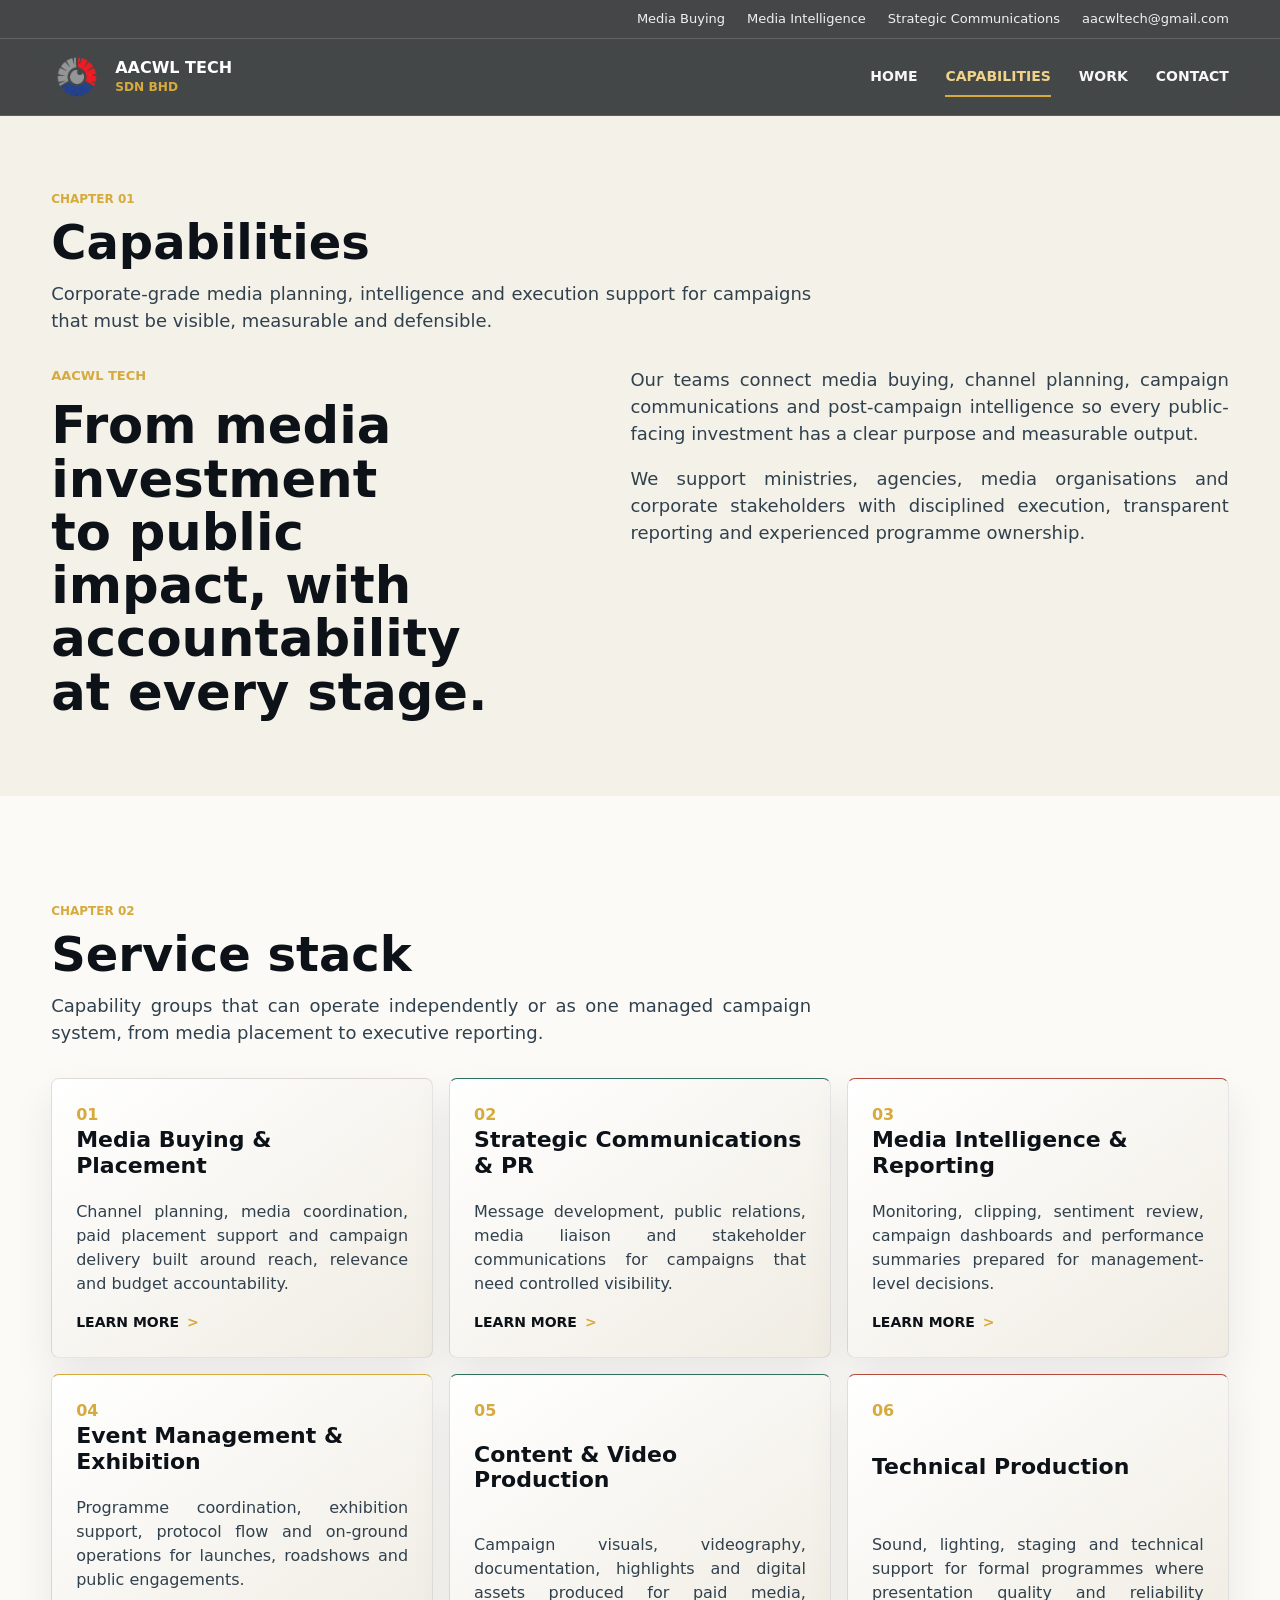
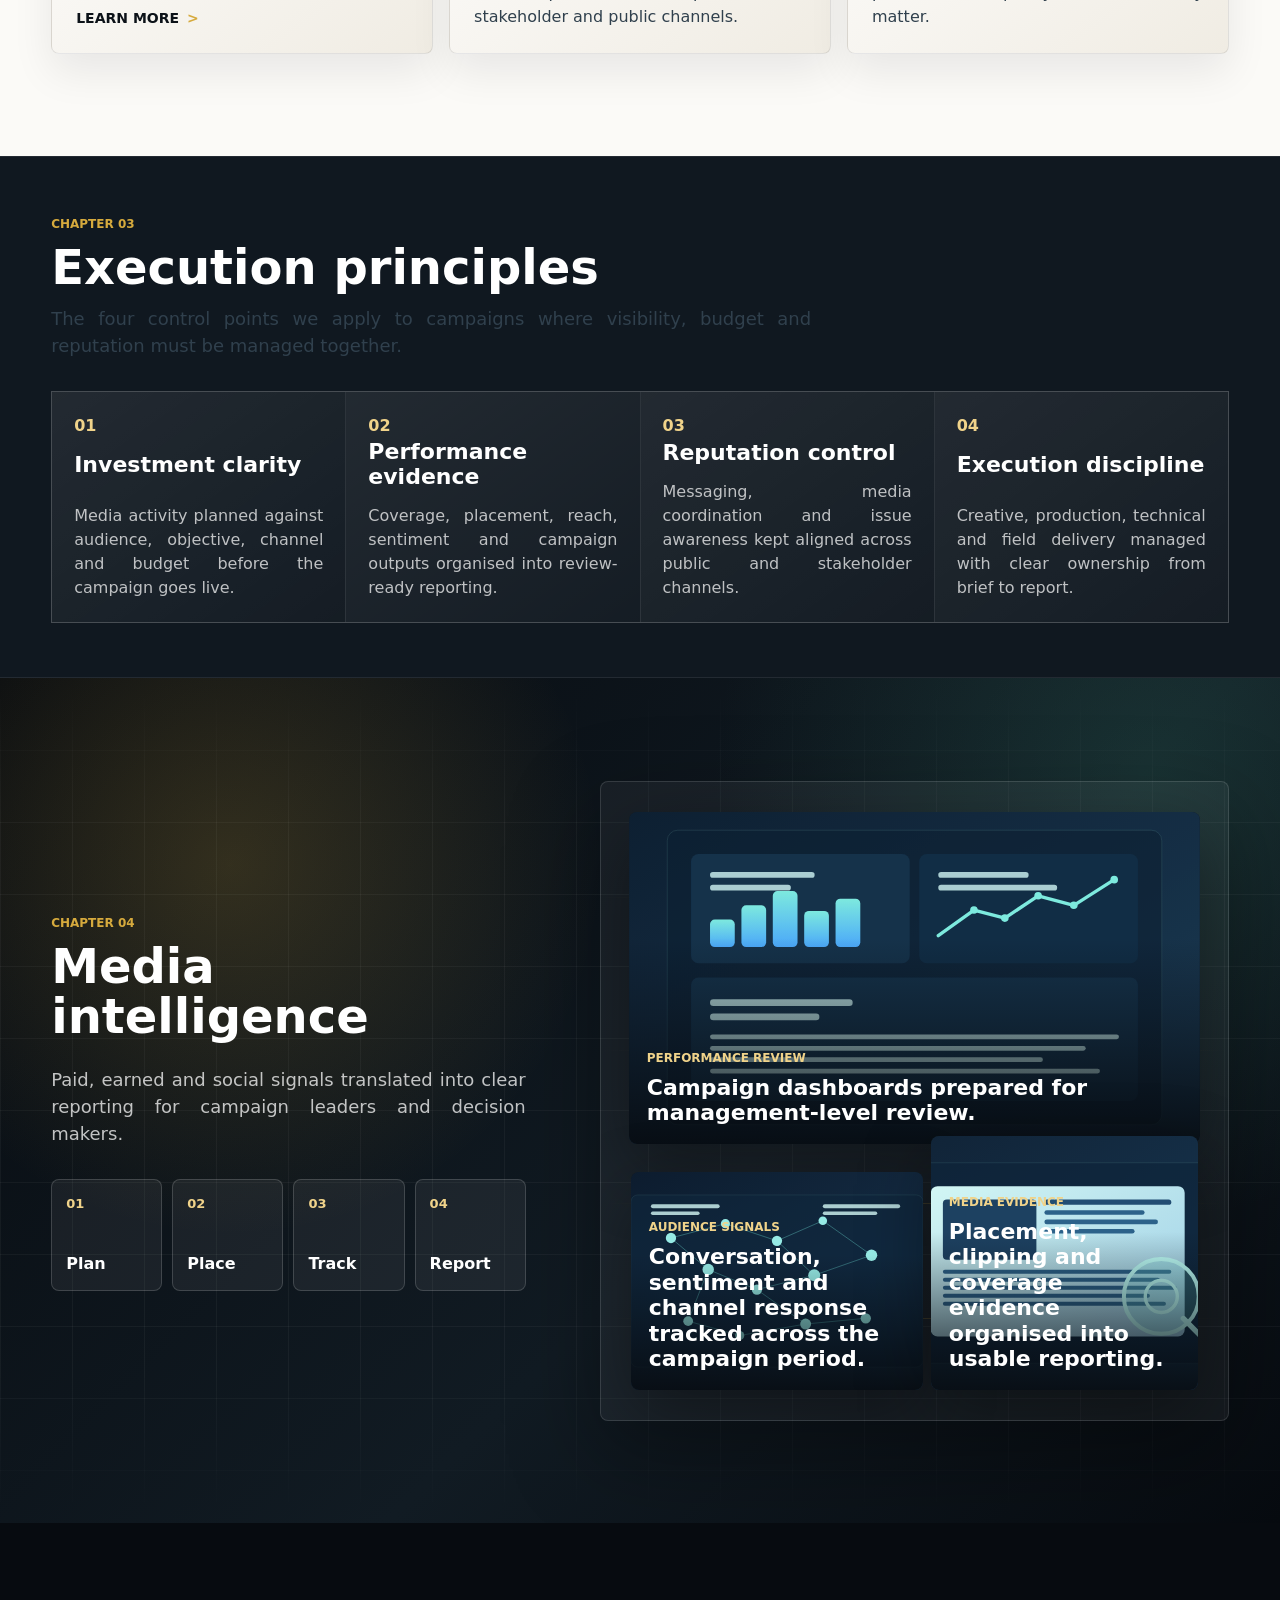
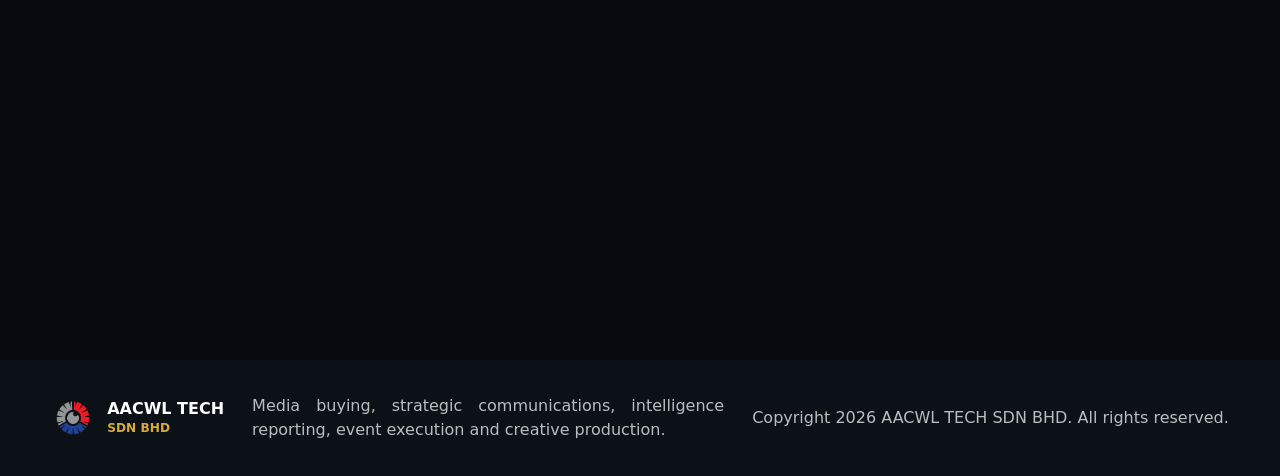
==== commit f12e8bf7: "Add service SEO landing pages and backlink execution kit" ====
--- a/capabilities.html
+++ b/capabilities.html
@@ -1,14 +1,43 @@
 <!doctype html>
-<html lang="en">
+<html lang="en-MY">
   <head>
     <meta charset="utf-8">
     <meta name="viewport" content="width=device-width, initial-scale=1">
-    <meta name="description" content="AACWL TECH capabilities across media buying, strategic communications, media intelligence, campaign production and event execution.">
+    <meta name="description" content="Explore AACWL TECH services in media buying, strategic communications, PR, media intelligence and event execution in Malaysia.">
+    <meta name="robots" content="index, follow, max-image-preview:large, max-snippet:-1, max-video-preview:-1">
     <meta name="theme-color" content="#101820">
-    <title>AACWL TECH SDN BHD | Capabilities</title>
+    <link rel="canonical" href="https://aacwltech.net/capabilities.html">
+    <meta property="og:site_name" content="AACWL TECH SDN BHD">
+    <meta property="og:locale" content="en_MY">
+    <meta property="og:type" content="website">
+    <meta property="og:title" content="AACWL TECH Capabilities | Media Buying, PR & Campaign Execution">
+    <meta property="og:description" content="Service stack for media buying, PR, strategic communications, media intelligence and event delivery across Malaysia.">
+    <meta property="og:url" content="https://aacwltech.net/capabilities.html">
+    <meta property="og:image" content="https://aacwltech.net/assets/project-introduction.jpg">
+    <meta property="og:image:alt" content="AACWL TECH capabilities across communications, media and event execution">
+    <meta name="twitter:card" content="summary_large_image">
+    <meta name="twitter:title" content="AACWL TECH Capabilities | Media Buying, PR & Campaign Execution">
+    <meta name="twitter:description" content="Malaysia campaign services for media buying, communications, reporting and event delivery.">
+    <meta name="twitter:image" content="https://aacwltech.net/assets/project-introduction.jpg">
+    <title>AACWL TECH Capabilities | Media Buying, PR & Campaign Execution Malaysia</title>
     <link rel="icon" href="assets/logo.png">
     <link rel="stylesheet" href="styles.css">
     <script defer src="script.js"></script>
+    <script type="application/ld+json">
+      {
+        "@context": "https://schema.org",
+        "@type": "WebPage",
+        "name": "AACWL TECH SDN BHD Capabilities",
+        "url": "https://aacwltech.net/capabilities.html",
+        "description": "Capabilities across media buying, strategic communications, media intelligence, campaign production and event execution.",
+        "isPartOf": {
+          "@type": "WebSite",
+          "name": "AACWL TECH SDN BHD",
+          "url": "https://aacwltech.net/"
+        },
+        "inLanguage": "en-MY"
+      }
+    </script>
   </head>
   <body>
     <a class="skip-link" href="#main">Skip to content</a>
@@ -76,21 +105,25 @@
               <span class="service-index">01</span>
               <h3>Media Buying & Placement</h3>
               <p>Channel planning, media coordination, paid placement support and campaign delivery built around reach, relevance and budget accountability.</p>
+              <a class="service-link" href="media-buying-malaysia.html">Learn more</a>
             </article>
             <article class="service-card">
               <span class="service-index">02</span>
               <h3>Strategic Communications & PR</h3>
               <p>Message development, public relations, media liaison and stakeholder communications for campaigns that need controlled visibility.</p>
+              <a class="service-link" href="strategic-communications-pr-malaysia.html">Learn more</a>
             </article>
             <article class="service-card">
               <span class="service-index">03</span>
               <h3>Media Intelligence & Reporting</h3>
               <p>Monitoring, clipping, sentiment review, campaign dashboards and performance summaries prepared for management-level decisions.</p>
+              <a class="service-link" href="media-intelligence-malaysia.html">Learn more</a>
             </article>
             <article class="service-card">
               <span class="service-index">04</span>
               <h3>Event Management & Exhibition</h3>
               <p>Programme coordination, exhibition support, protocol flow and on-ground operations for launches, roadshows and public engagements.</p>
+              <a class="service-link" href="event-management-malaysia.html">Learn more</a>
             </article>
             <article class="service-card">
               <span class="service-index">05</span>
--- a/styles.css
+++ b/styles.css
@@ -612,6 +612,23 @@
   color: var(--ink-soft);
 }
 
+.service-link {
+  display: inline-flex;
+  align-items: center;
+  width: fit-content;
+  margin-top: 16px;
+  color: var(--ink);
+  font-size: 14px;
+  font-weight: 900;
+  text-transform: uppercase;
+}
+
+.service-link::after {
+  content: ">";
+  margin-left: 8px;
+  color: var(--gold);
+}
+
 .intelligence-section {
   position: relative;
   overflow: hidden;
@@ -921,8 +938,36 @@
   margin-top: 16px;
 }
 
-.work-item.is-collapsed {
-  display: none;
+.work-category {
+  margin-top: clamp(34px, 5vw, 62px);
+}
+
+.work-category-heading {
+  display: grid;
+  grid-template-columns: auto minmax(0, 1fr);
+  gap: 8px 18px;
+  align-items: baseline;
+  padding-bottom: 16px;
+  border-bottom: 1px solid rgba(12, 18, 24, 0.16);
+}
+
+.work-category-heading span {
+  grid-row: span 2;
+  color: var(--gold);
+  font-weight: 900;
+}
+
+.work-category-heading h3 {
+  margin: 0;
+  color: var(--ink);
+  font-size: clamp(24px, 3vw, 38px);
+}
+
+.work-category-heading p {
+  width: min(760px, 100%);
+  margin: 0;
+  color: var(--ink-soft);
+  font-size: 17px;
 }
 
 .work-item {
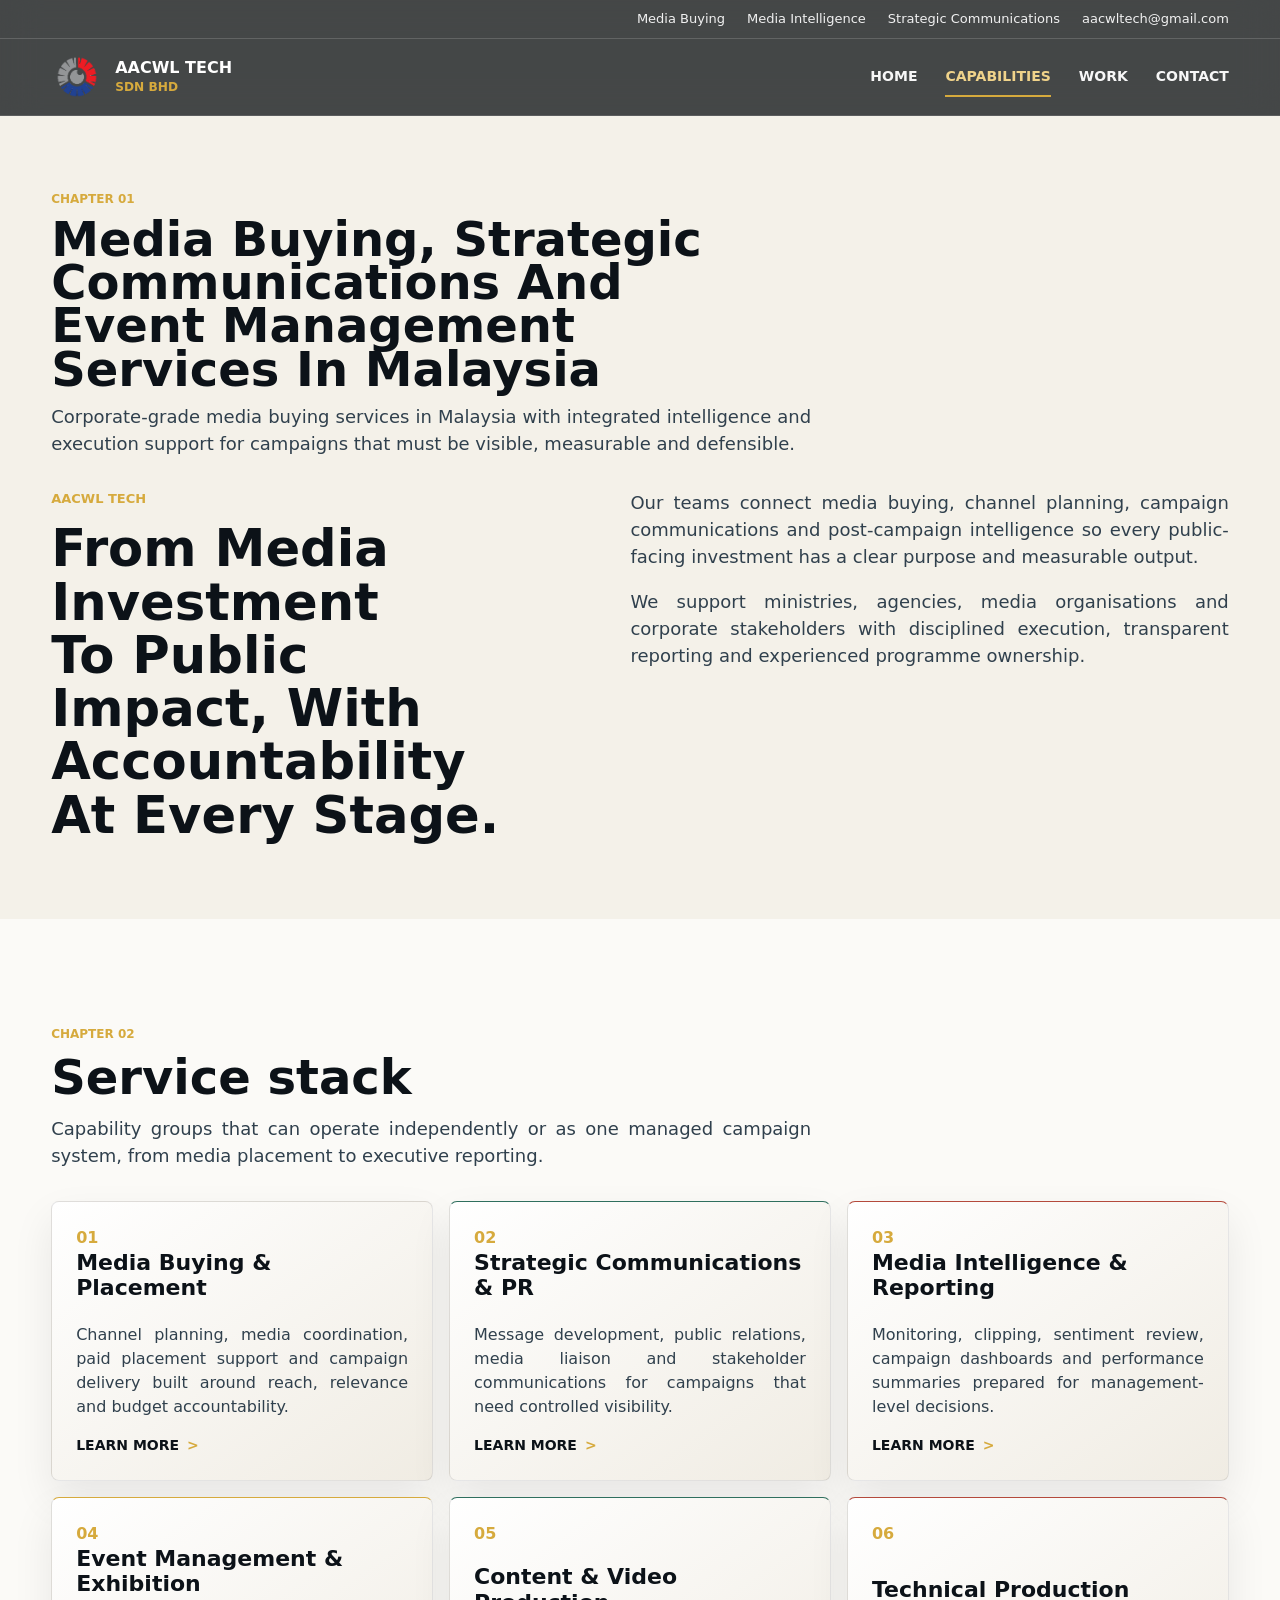
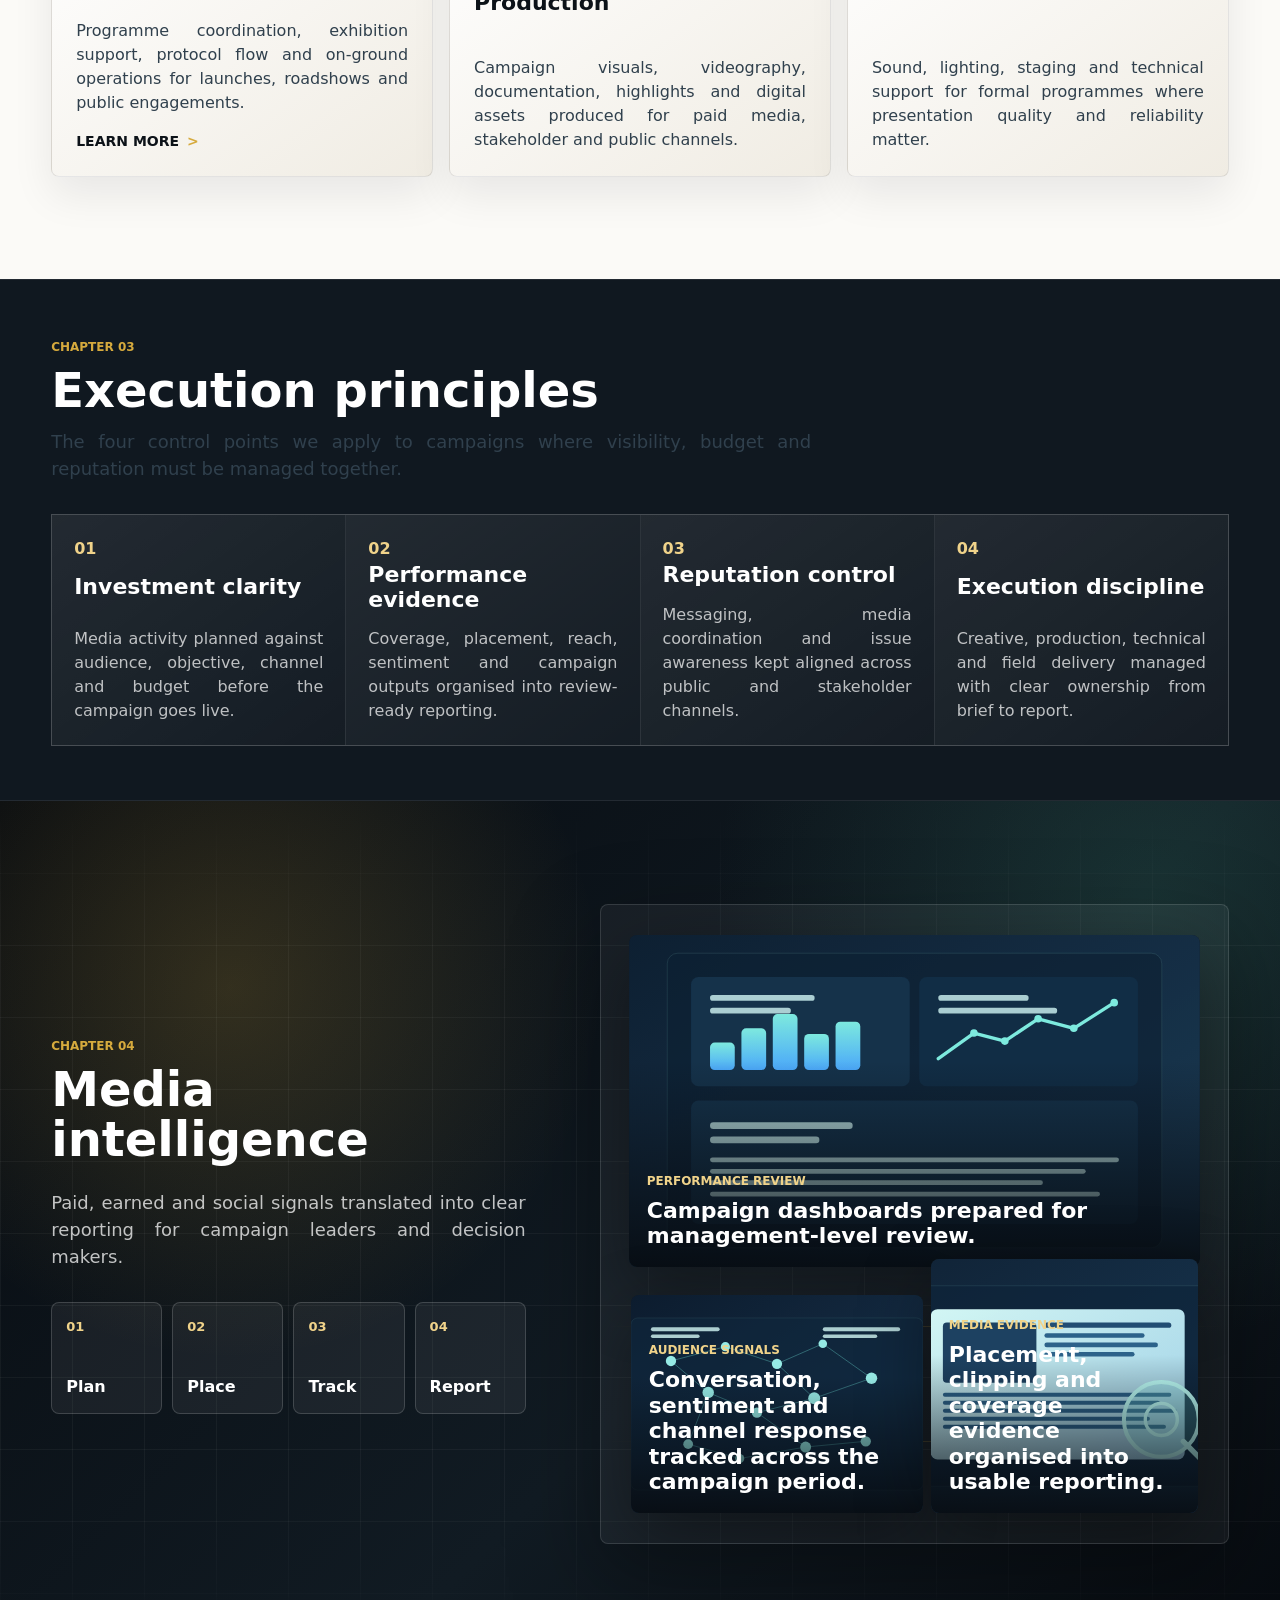
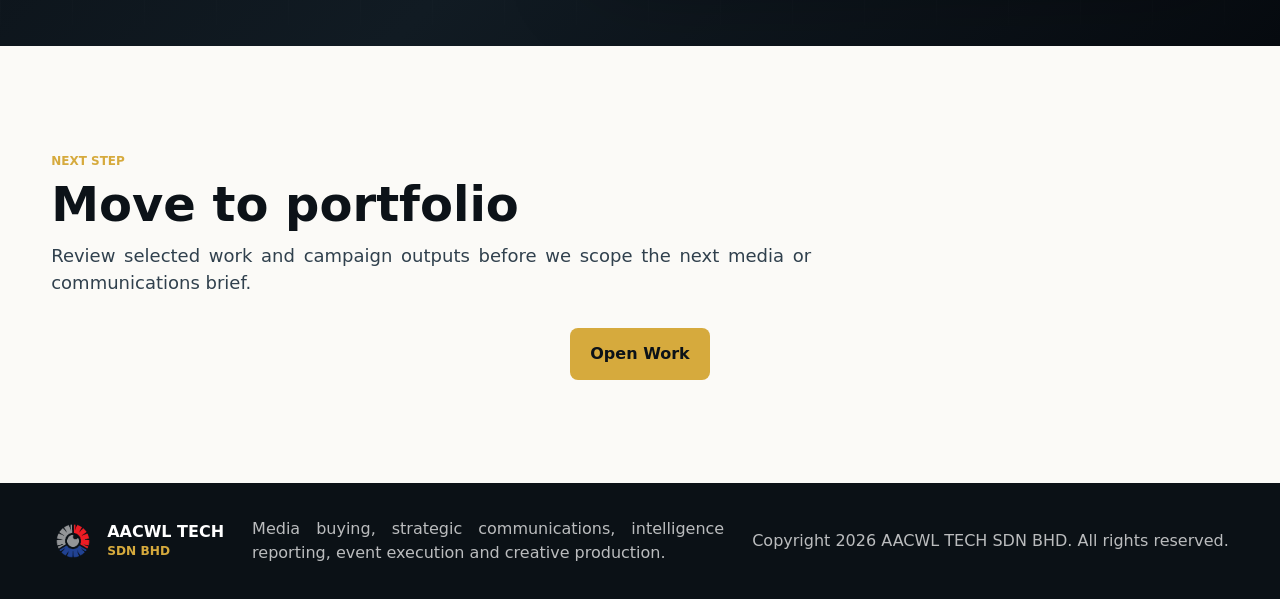
==== commit ca402795: "Polish on-page SEO titles, meta descriptions, and H1 structure" ====
--- a/capabilities.html
+++ b/capabilities.html
@@ -3,23 +3,23 @@
   <head>
     <meta charset="utf-8">
     <meta name="viewport" content="width=device-width, initial-scale=1">
-    <meta name="description" content="Explore AACWL TECH services in media buying, strategic communications, PR, media intelligence and event execution in Malaysia.">
+    <meta name="description" content="Explore AACWL TECH media buying services in Malaysia, including strategic communications, PR, media intelligence and event management execution.">
     <meta name="robots" content="index, follow, max-image-preview:large, max-snippet:-1, max-video-preview:-1">
     <meta name="theme-color" content="#101820">
     <link rel="canonical" href="https://aacwltech.net/capabilities.html">
     <meta property="og:site_name" content="AACWL TECH SDN BHD">
     <meta property="og:locale" content="en_MY">
     <meta property="og:type" content="website">
-    <meta property="og:title" content="AACWL TECH Capabilities | Media Buying, PR & Campaign Execution">
-    <meta property="og:description" content="Service stack for media buying, PR, strategic communications, media intelligence and event delivery across Malaysia.">
+    <meta property="og:title" content="Media Buying Services Malaysia | AACWL TECH Capabilities">
+    <meta property="og:description" content="Media buying services in Malaysia with PR, strategic communications, media intelligence and campaign execution support.">
     <meta property="og:url" content="https://aacwltech.net/capabilities.html">
     <meta property="og:image" content="https://aacwltech.net/assets/project-introduction.jpg">
     <meta property="og:image:alt" content="AACWL TECH capabilities across communications, media and event execution">
     <meta name="twitter:card" content="summary_large_image">
-    <meta name="twitter:title" content="AACWL TECH Capabilities | Media Buying, PR & Campaign Execution">
-    <meta name="twitter:description" content="Malaysia campaign services for media buying, communications, reporting and event delivery.">
+    <meta name="twitter:title" content="Media Buying Services Malaysia | AACWL TECH Capabilities">
+    <meta name="twitter:description" content="Media buying services in Malaysia with communications, reporting and event delivery support.">
     <meta name="twitter:image" content="https://aacwltech.net/assets/project-introduction.jpg">
-    <title>AACWL TECH Capabilities | Media Buying, PR & Campaign Execution Malaysia</title>
+    <title>Media Buying Services Malaysia | AACWL TECH Capabilities</title>
     <link rel="icon" href="assets/logo.png">
     <link rel="stylesheet" href="styles.css">
     <script defer src="script.js"></script>
@@ -77,13 +77,13 @@
         <div class="section-inner">
           <div class="chapter-intro">
             <span>Chapter 01</span>
-            <h2>Capabilities</h2>
-            <p>Corporate-grade media planning, intelligence and execution support for campaigns that must be visible, measurable and defensible.</p>
+            <h1>Media Buying, Strategic Communications And Event Management Services In Malaysia</h1>
+            <p>Corporate-grade media buying services in Malaysia with integrated intelligence and execution support for campaigns that must be visible, measurable and defensible.</p>
           </div>
           <div class="split">
             <div>
               <p class="eyebrow">AACWL TECH</p>
-              <h2>From media investment to public impact, with accountability at every stage.</h2>
+              <h2>From Media Investment To Public Impact, With Accountability At Every Stage.</h2>
             </div>
             <div class="body-copy">
               <p>Our teams connect media buying, channel planning, campaign communications and post-campaign intelligence so every public-facing investment has a clear purpose and measurable output.</p>
--- a/styles.css
+++ b/styles.css
@@ -404,7 +404,7 @@
   text-transform: uppercase;
 }
 
-.chapter-intro h2 {
+.chapter-intro :is(h1, h2) {
   margin: 8px 0 12px;
   font-size: clamp(30px, 4vw, 48px);
 }
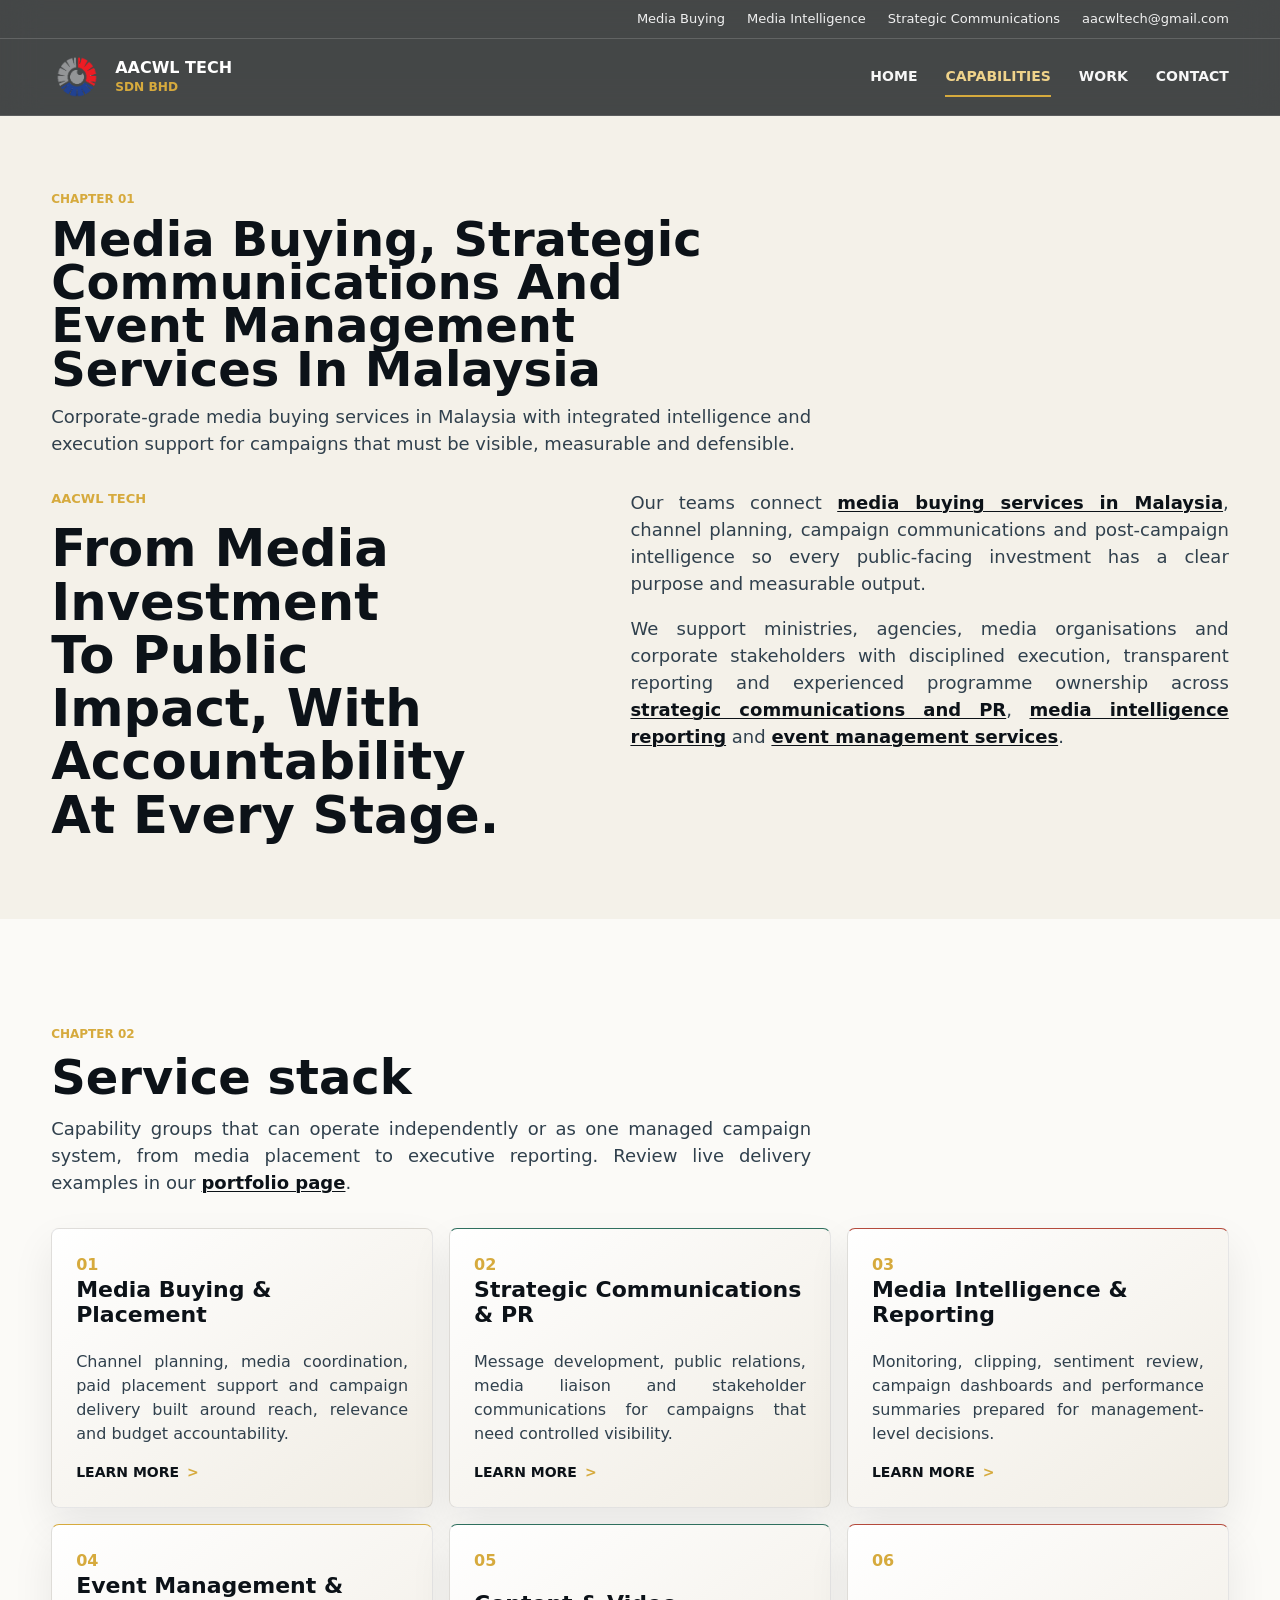
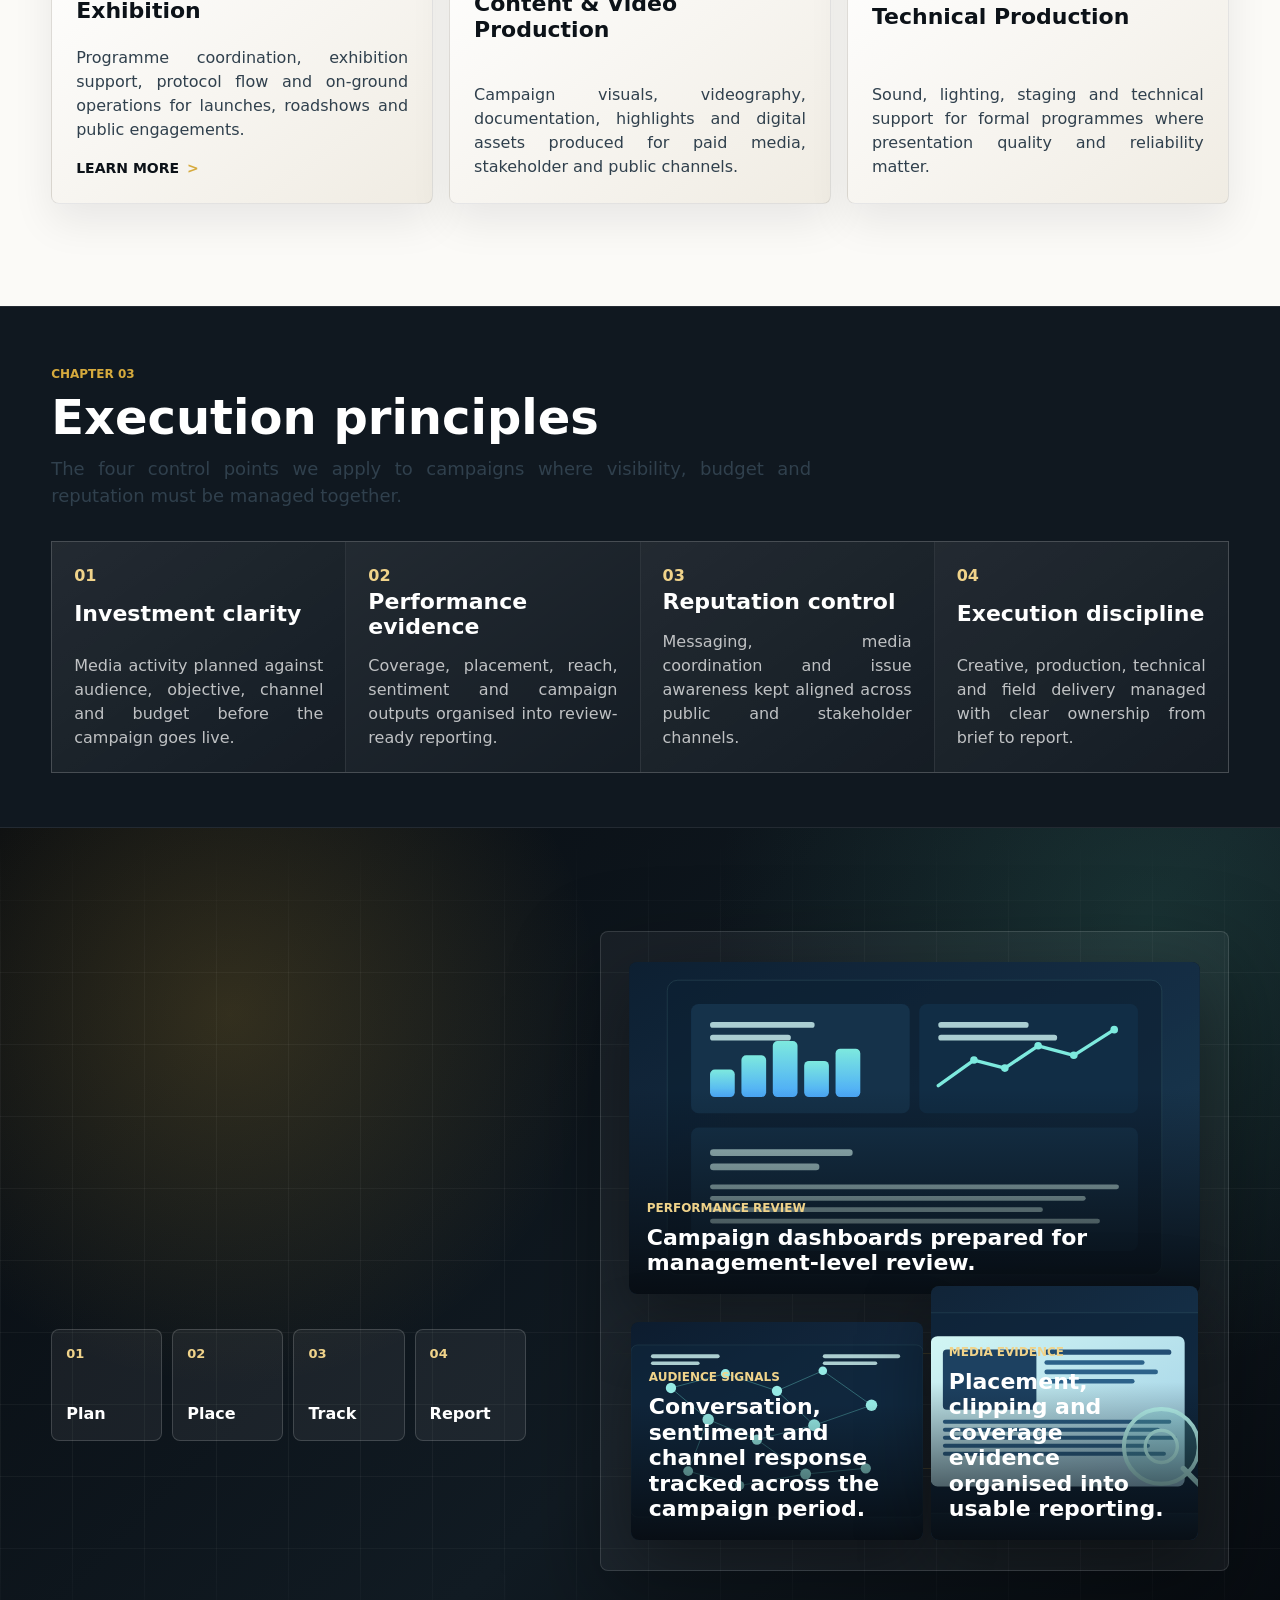
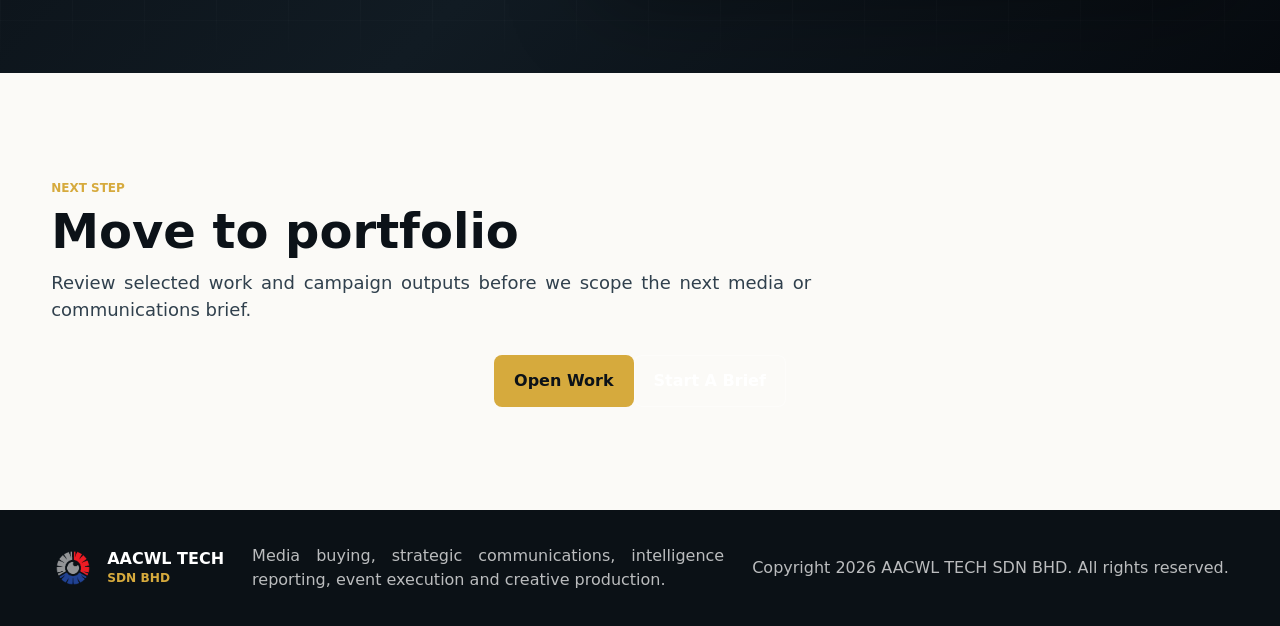
==== commit d972fbec: "Strengthen on-page keyword copy and internal service linking" ====
--- a/capabilities.html
+++ b/capabilities.html
@@ -86,8 +86,8 @@
               <h2>From Media Investment To Public Impact, With Accountability At Every Stage.</h2>
             </div>
             <div class="body-copy">
-              <p>Our teams connect media buying, channel planning, campaign communications and post-campaign intelligence so every public-facing investment has a clear purpose and measurable output.</p>
-              <p>We support ministries, agencies, media organisations and corporate stakeholders with disciplined execution, transparent reporting and experienced programme ownership.</p>
+              <p>Our teams connect <a class="inline-link" href="media-buying-malaysia.html">media buying services in Malaysia</a>, channel planning, campaign communications and post-campaign intelligence so every public-facing investment has a clear purpose and measurable output.</p>
+              <p>We support ministries, agencies, media organisations and corporate stakeholders with disciplined execution, transparent reporting and experienced programme ownership across <a class="inline-link" href="strategic-communications-pr-malaysia.html">strategic communications and PR</a>, <a class="inline-link" href="media-intelligence-malaysia.html">media intelligence reporting</a> and <a class="inline-link" href="event-management-malaysia.html">event management services</a>.</p>
             </div>
           </div>
         </div>
@@ -98,7 +98,7 @@
           <div class="chapter-intro">
             <span>Chapter 02</span>
             <h2>Service stack</h2>
-            <p>Capability groups that can operate independently or as one managed campaign system, from media placement to executive reporting.</p>
+            <p>Capability groups that can operate independently or as one managed campaign system, from media placement to executive reporting. Review live delivery examples in our <a class="inline-link" href="work.html">portfolio page</a>.</p>
           </div>
           <div class="service-grid">
             <article class="service-card">
@@ -225,6 +225,7 @@
           </div>
           <div class="work-actions">
             <a class="button primary" href="work.html">Open Work</a>
+            <a class="button secondary" href="index.html#contact">Start A Brief</a>
           </div>
         </div>
       </section>
--- a/styles.css
+++ b/styles.css
@@ -61,6 +61,28 @@
   text-decoration: none;
 }
 
+.inline-link {
+  color: var(--ink);
+  font-weight: 700;
+  text-decoration: underline;
+  text-decoration-thickness: 1px;
+  text-underline-offset: 2px;
+}
+
+.inline-link:hover,
+.inline-link:focus {
+  color: var(--gold);
+}
+
+.inline-link-light {
+  color: rgba(255, 255, 255, 0.9);
+}
+
+.inline-link-light:hover,
+.inline-link-light:focus {
+  color: var(--gold-soft);
+}
+
 button,
 input,
 textarea {
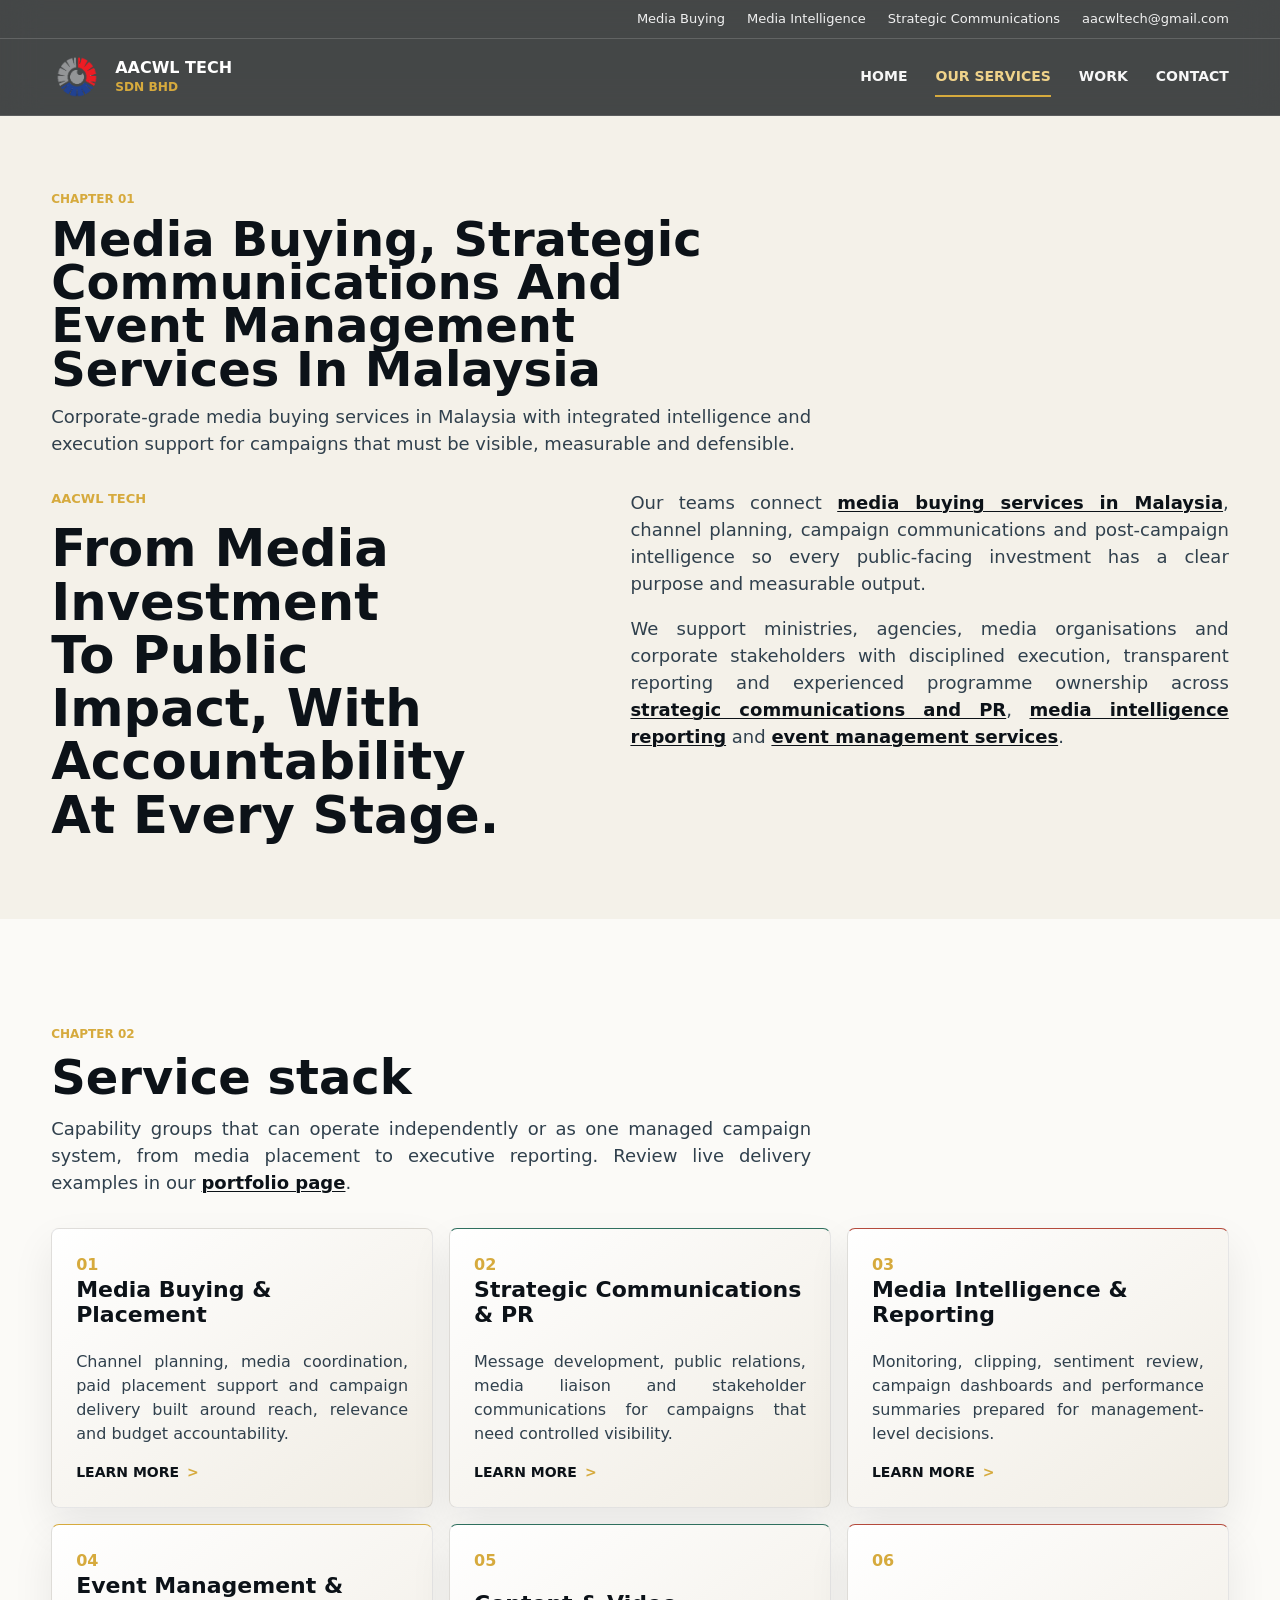
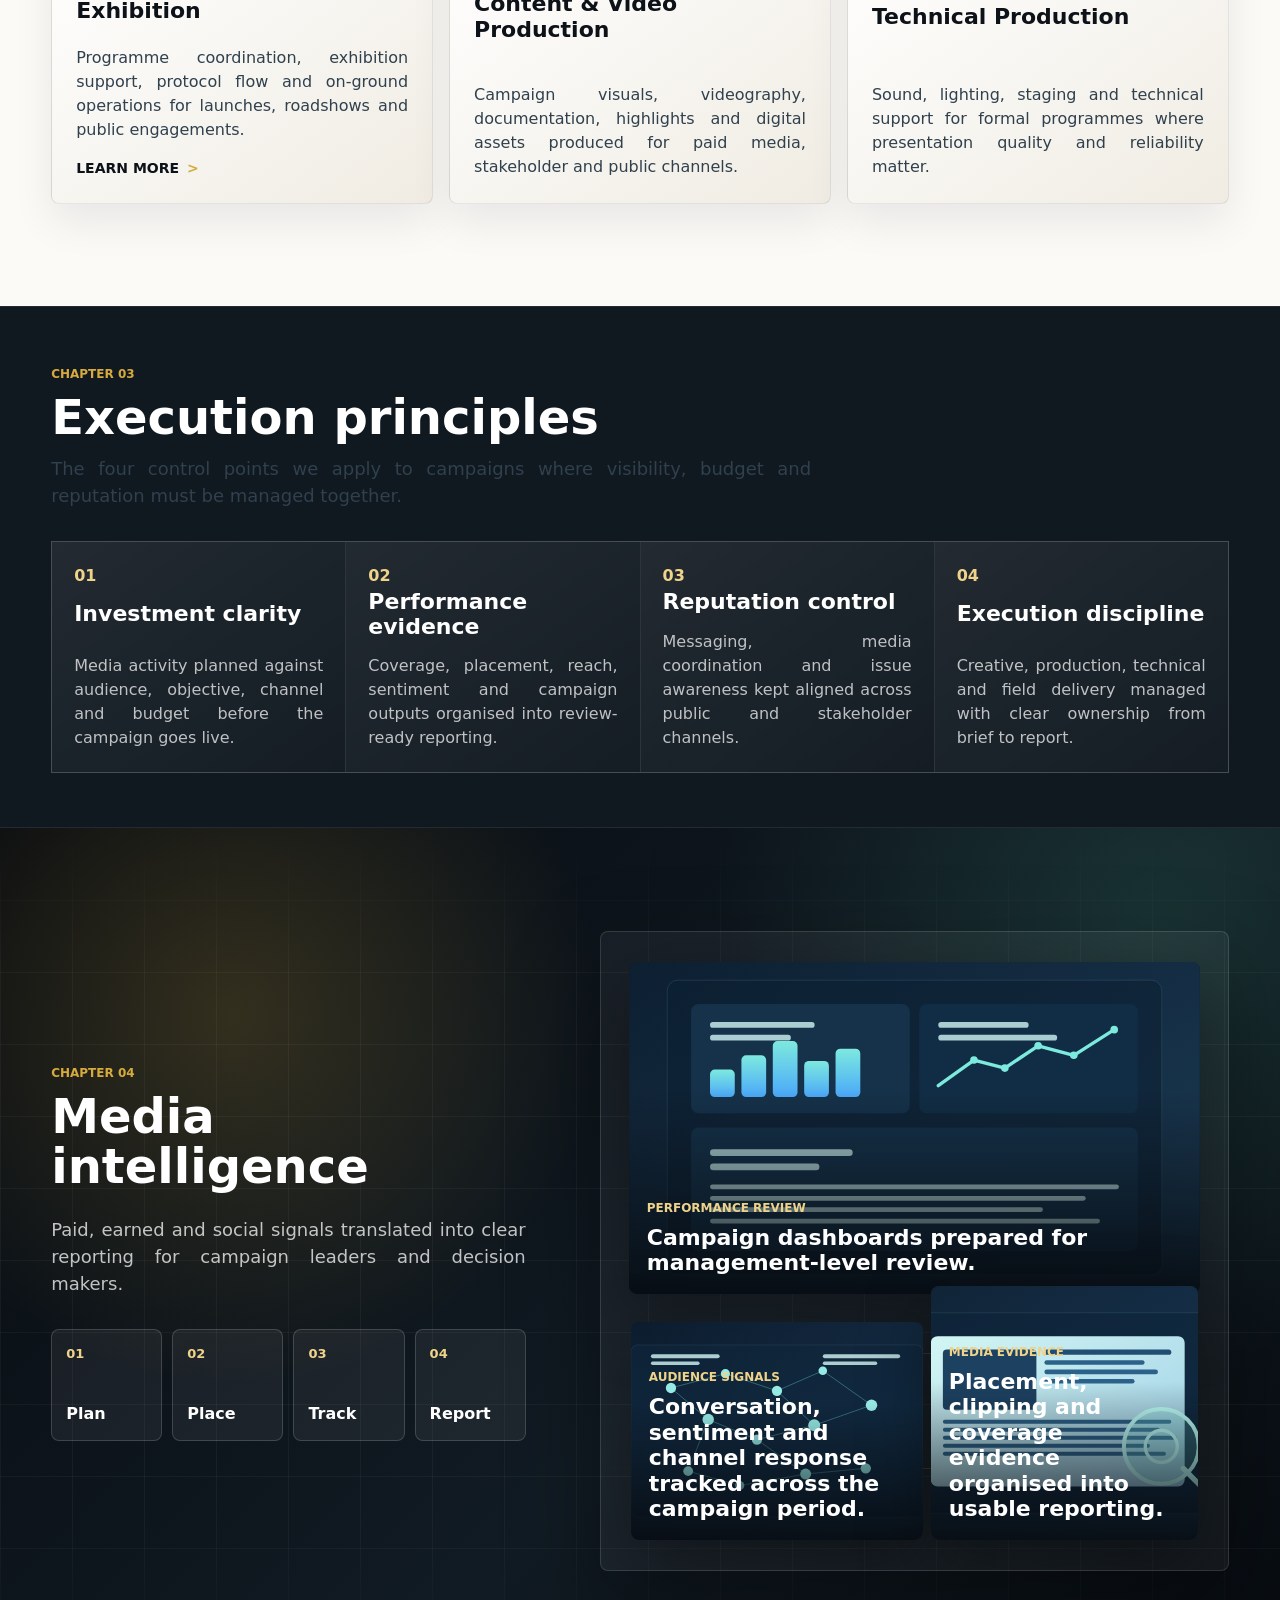
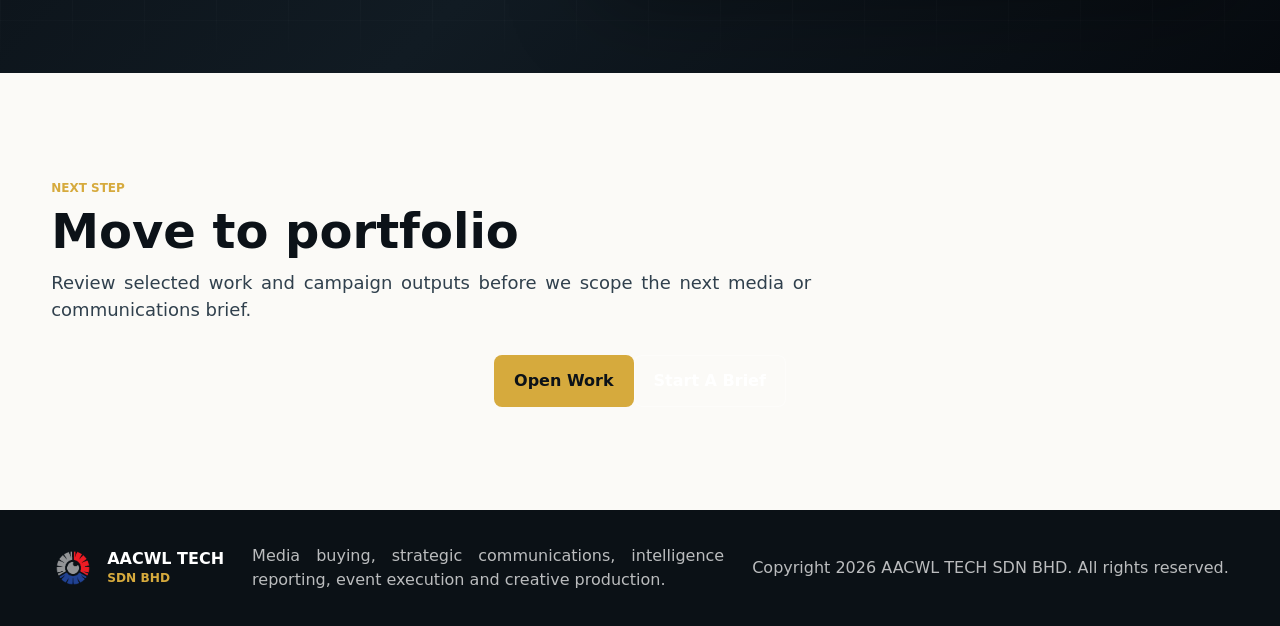
==== commit 6ba170ca: "Rename Capabilities labels to Our Services across site" ====
--- a/capabilities.html
+++ b/capabilities.html
@@ -10,16 +10,16 @@
     <meta property="og:site_name" content="AACWL TECH SDN BHD">
     <meta property="og:locale" content="en_MY">
     <meta property="og:type" content="website">
-    <meta property="og:title" content="Media Buying Services Malaysia | AACWL TECH Capabilities">
+    <meta property="og:title" content="Media Buying Services Malaysia | AACWL TECH Our Services">
     <meta property="og:description" content="Media buying services in Malaysia with PR, strategic communications, media intelligence and campaign execution support.">
     <meta property="og:url" content="https://aacwltech.net/capabilities.html">
     <meta property="og:image" content="https://aacwltech.net/assets/project-introduction.jpg">
     <meta property="og:image:alt" content="AACWL TECH capabilities across communications, media and event execution">
     <meta name="twitter:card" content="summary_large_image">
-    <meta name="twitter:title" content="Media Buying Services Malaysia | AACWL TECH Capabilities">
+    <meta name="twitter:title" content="Media Buying Services Malaysia | AACWL TECH Our Services">
     <meta name="twitter:description" content="Media buying services in Malaysia with communications, reporting and event delivery support.">
     <meta name="twitter:image" content="https://aacwltech.net/assets/project-introduction.jpg">
-    <title>Media Buying Services Malaysia | AACWL TECH Capabilities</title>
+    <title>Media Buying Services Malaysia | AACWL TECH Our Services</title>
     <link rel="icon" href="assets/logo.png">
     <link rel="stylesheet" href="styles.css">
     <script defer src="script.js"></script>
@@ -27,9 +27,9 @@
       {
         "@context": "https://schema.org",
         "@type": "WebPage",
-        "name": "AACWL TECH SDN BHD Capabilities",
+        "name": "AACWL TECH SDN BHD Our Services",
         "url": "https://aacwltech.net/capabilities.html",
-        "description": "Capabilities across media buying, strategic communications, media intelligence, campaign production and event execution.",
+        "description": "Our services across media buying, strategic communications, media intelligence, campaign production and event execution.",
         "isPartOf": {
           "@type": "WebSite",
           "name": "AACWL TECH SDN BHD",
@@ -65,7 +65,7 @@
 
         <div class="nav-links" id="site-menu" data-menu>
           <a href="index.html">Home</a>
-          <a href="capabilities.html" aria-current="page">Capabilities</a>
+          <a href="capabilities.html" aria-current="page">Our Services</a>
           <a href="work.html">Work</a>
           <a href="index.html#contact">Contact</a>
         </div>
